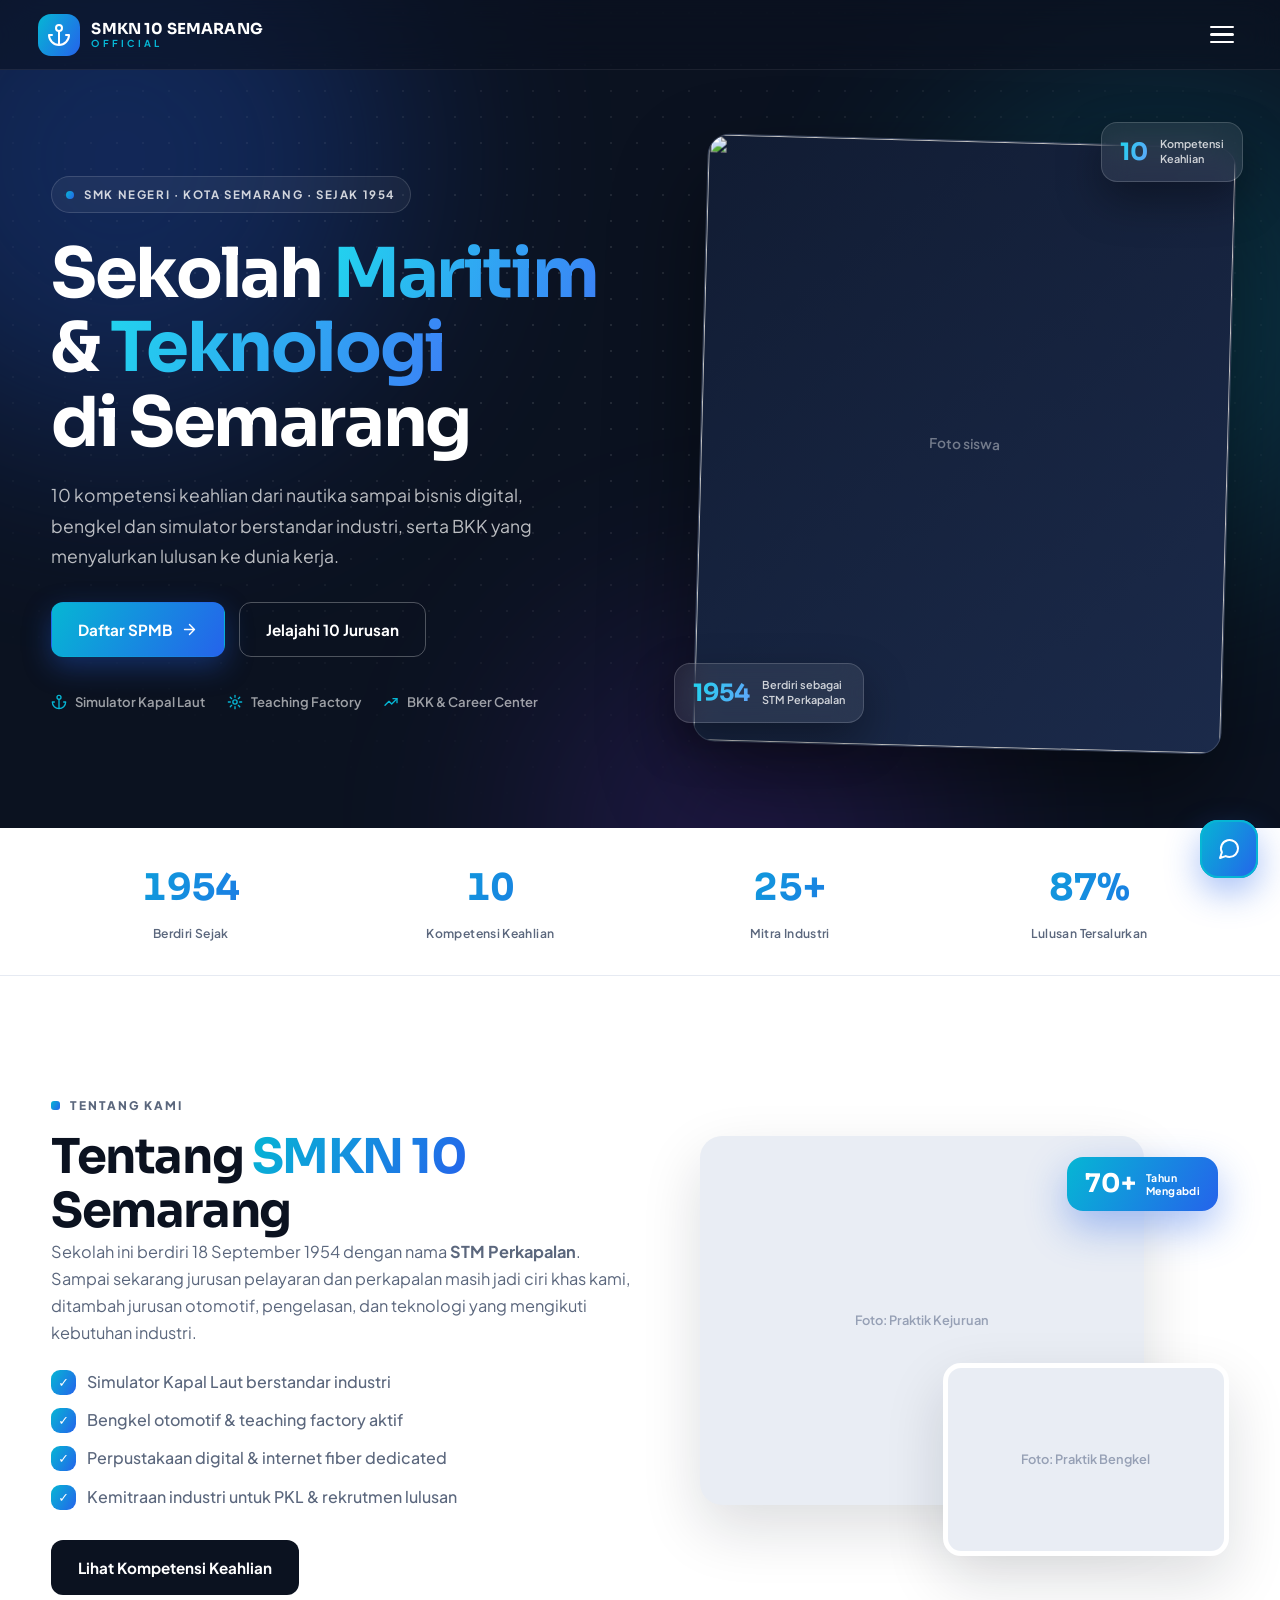
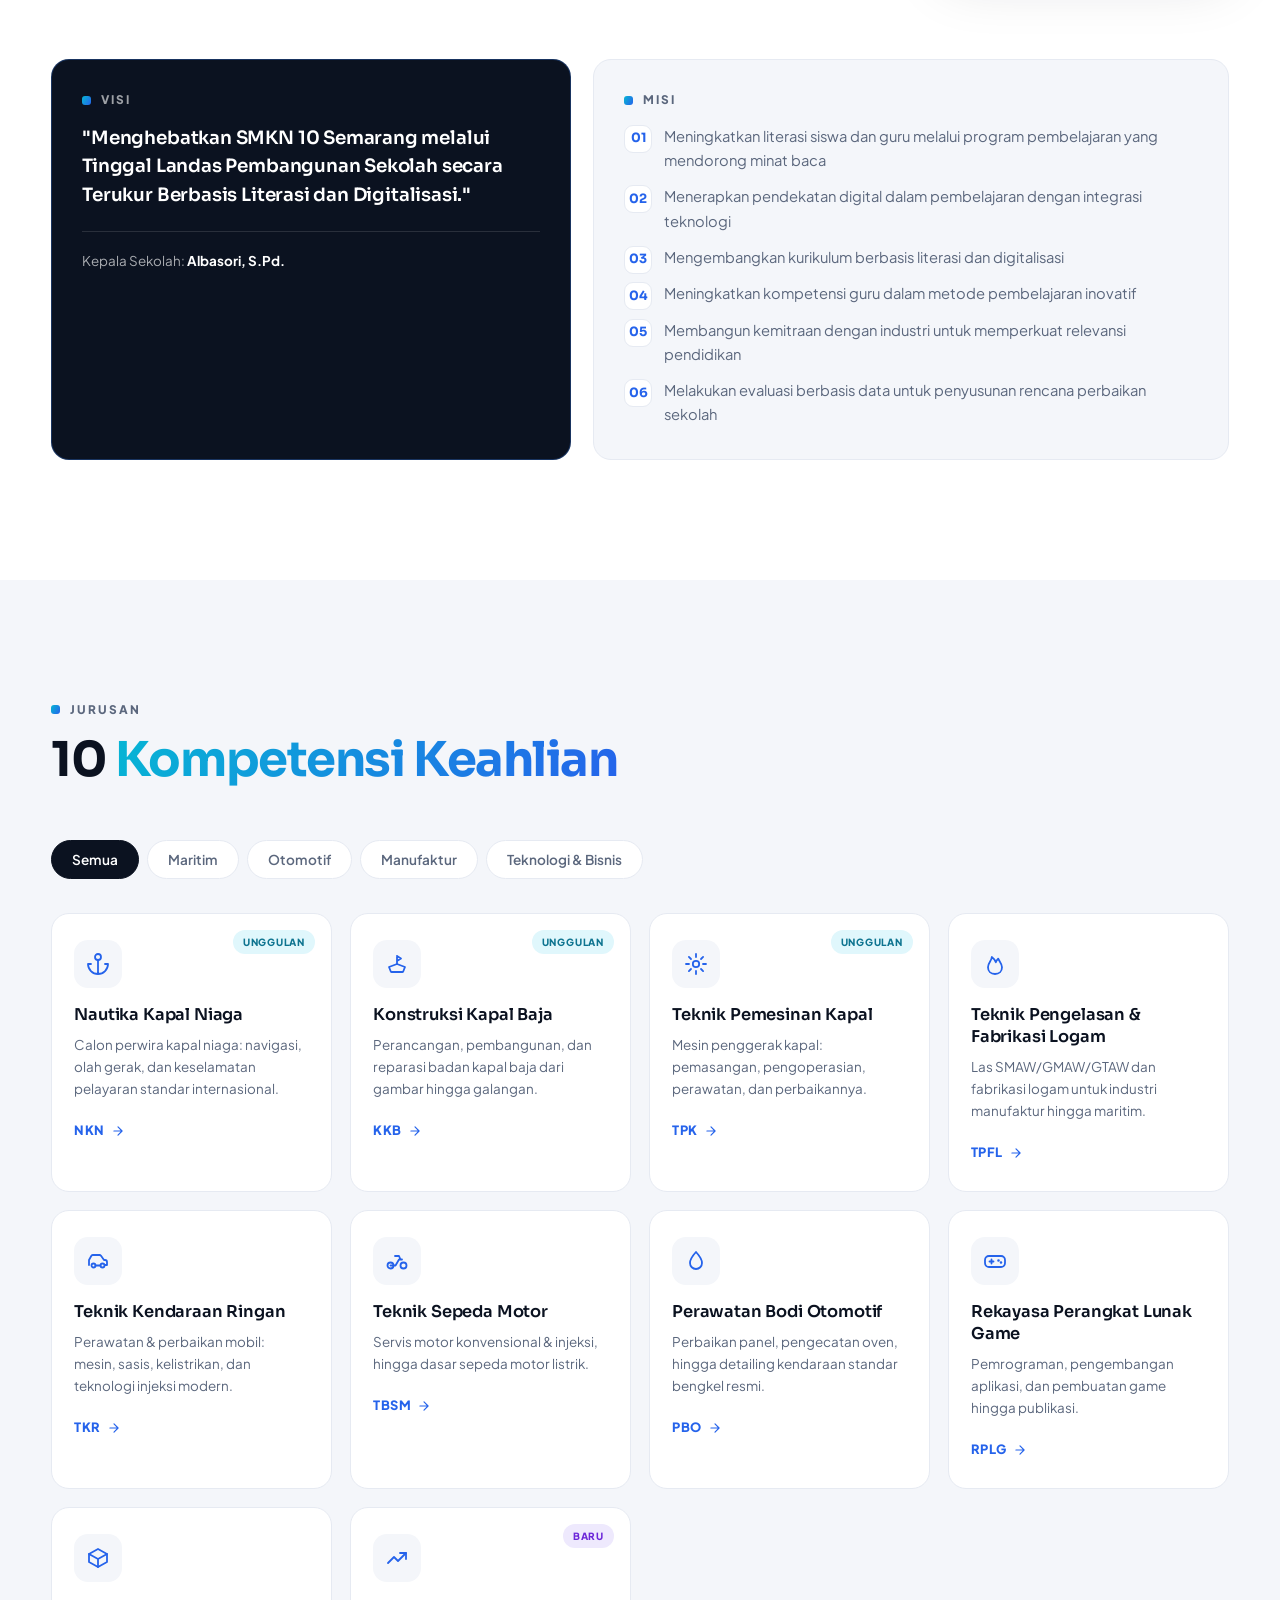
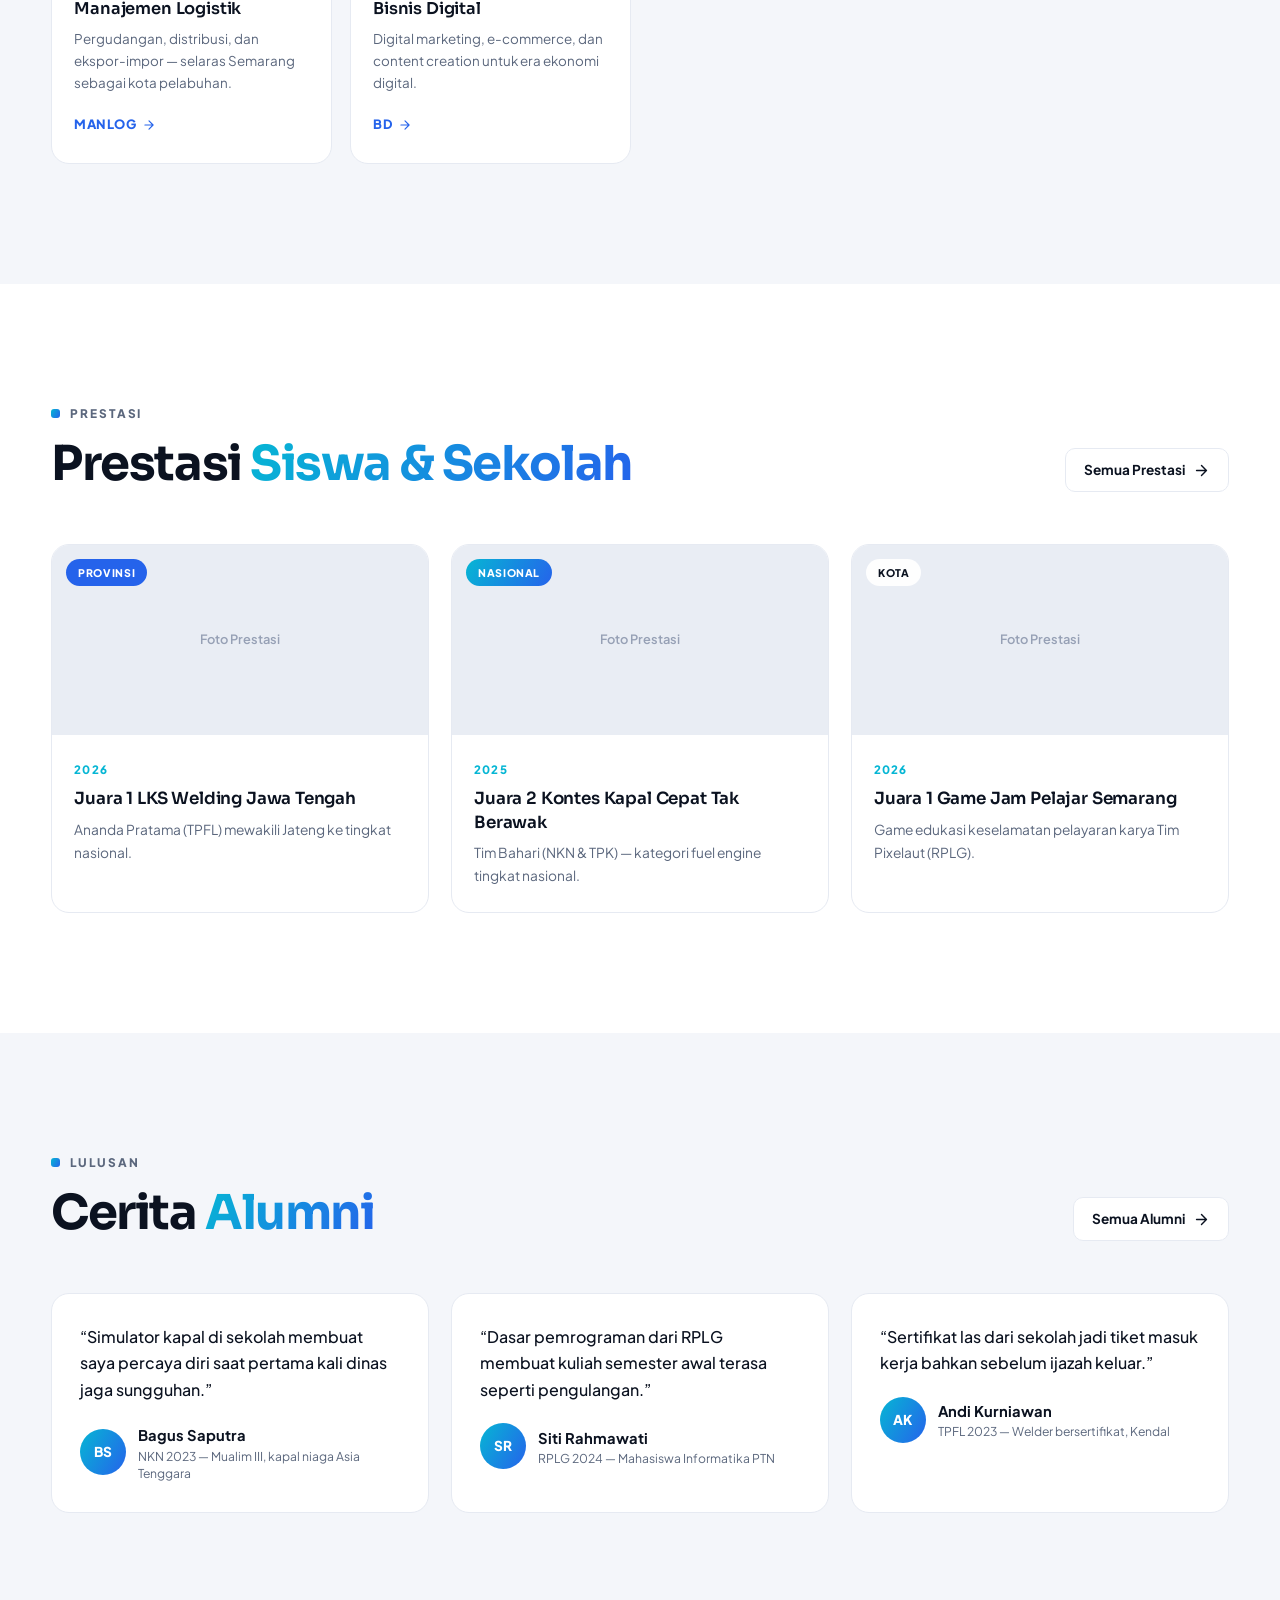
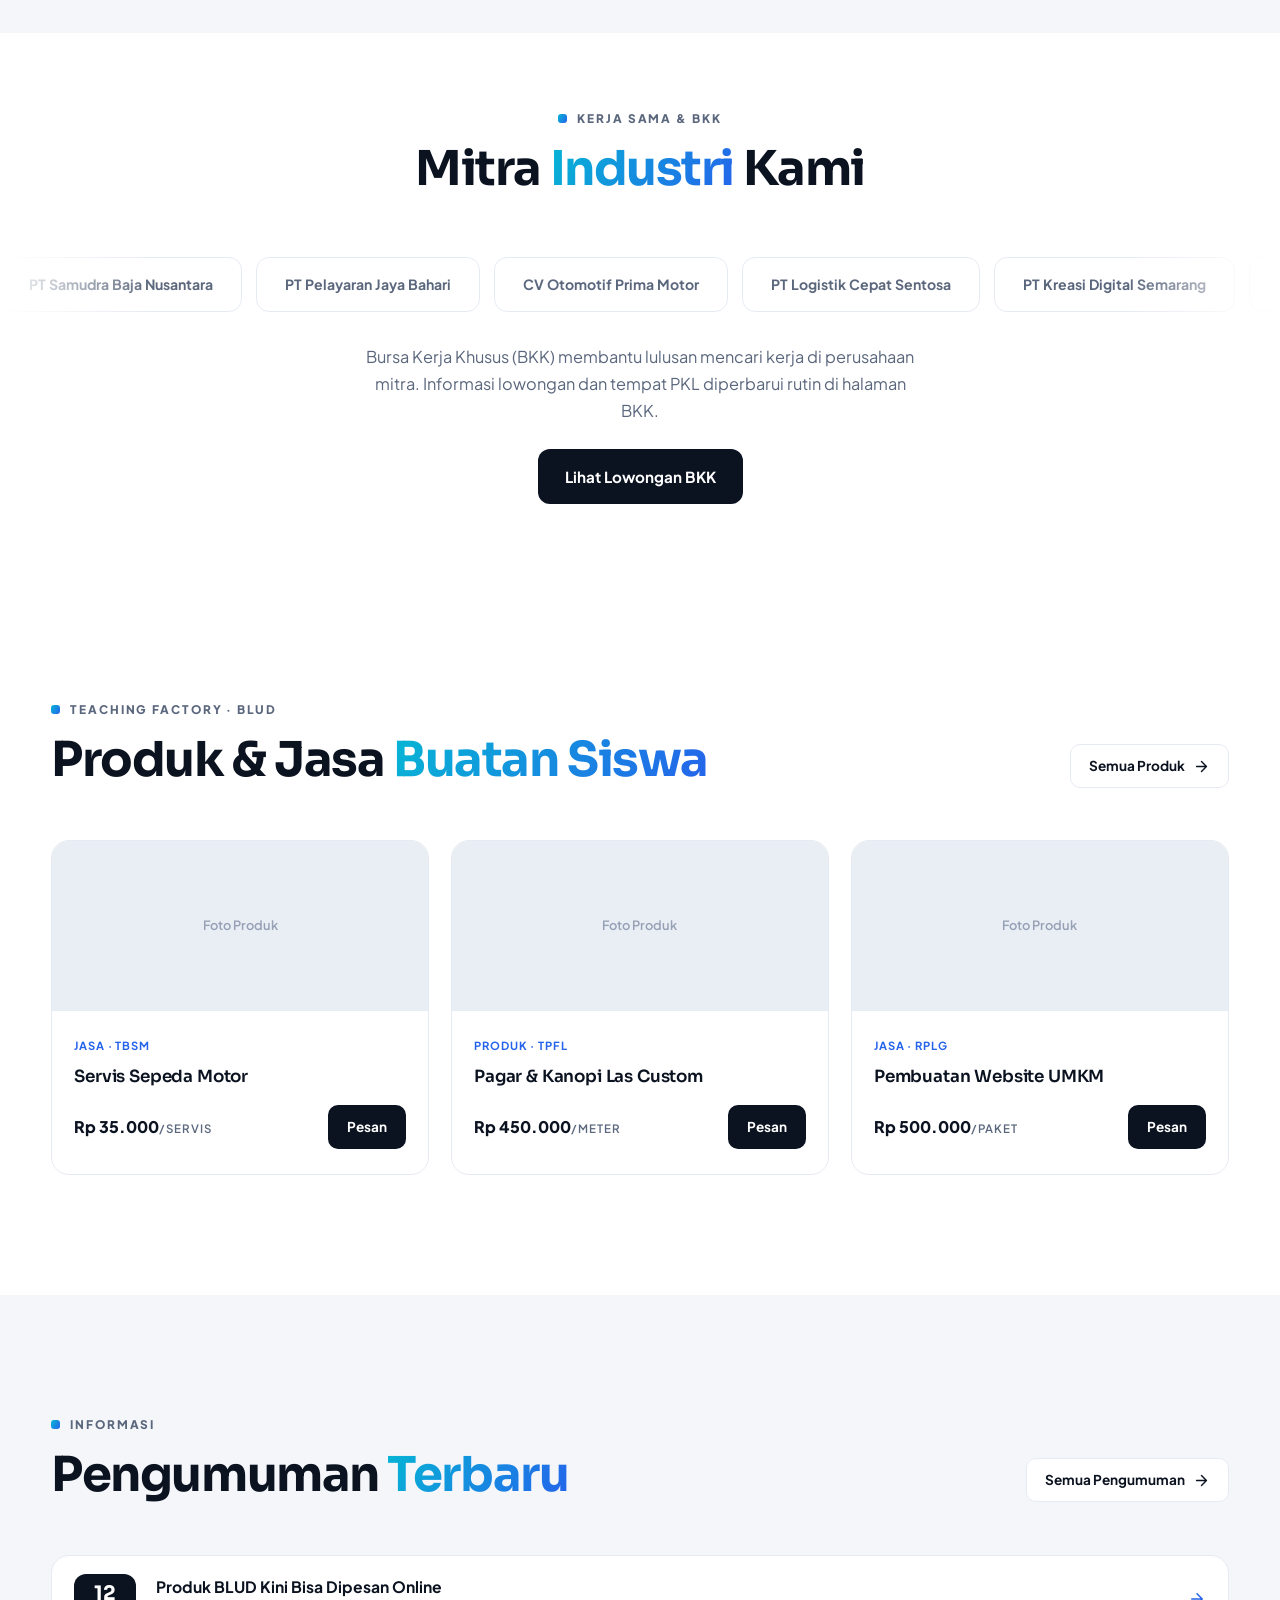
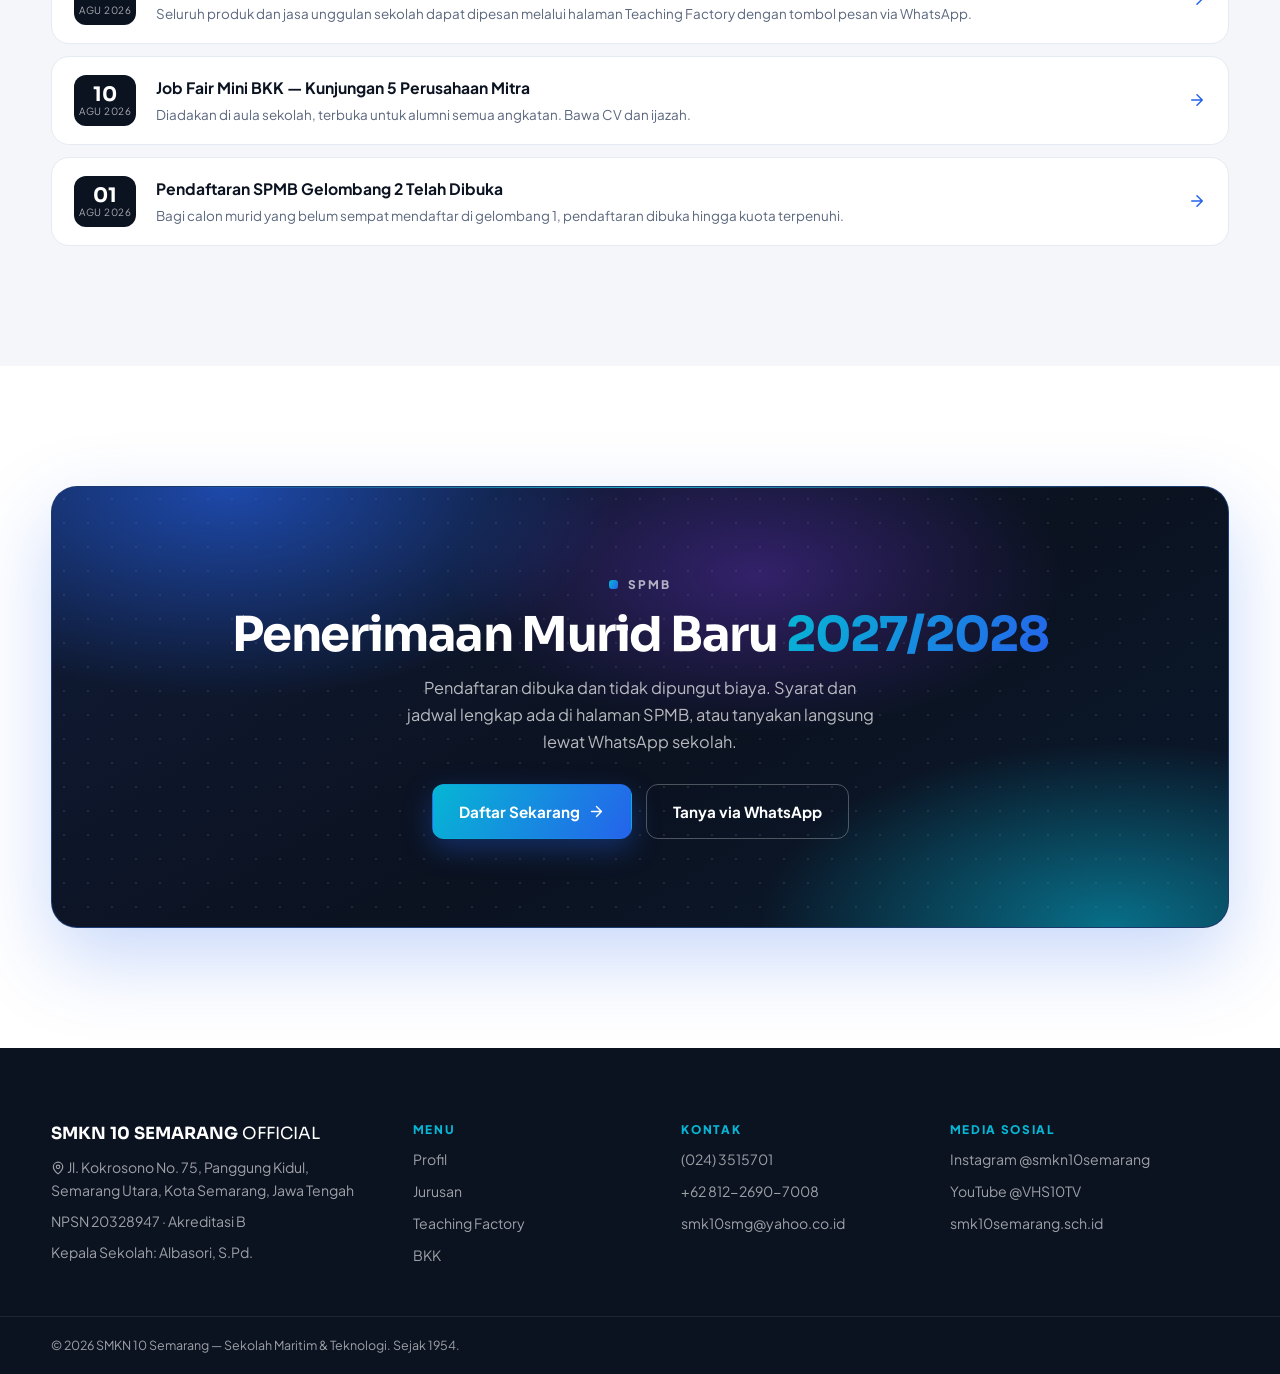
==== public/index.html @ 025d7f7e "Landing page + halaman SPMB, mock API JSON, dan dokumentasi proyek - Landing page modern (vanilla HT" ====
<!DOCTYPE html>
<html lang="id">
<head>
  <meta charset="UTF-8">
  <meta name="viewport" content="width=device-width, initial-scale=1.0">
  <title>SMKN 10 Semarang — Sekolah Maritim & Teknologi</title>
  <meta name="description" content="SMK Negeri 10 Semarang — sekolah kejuruan maritim & teknologi sejak 1954. 10 kompetensi keahlian, kerja sama industri, BKK, dan produk unggulan BLUD.">
  <meta property="og:title" content="SMKN 10 SEMARANG OFFICIAL">
  <meta property="og:description" content="Sekolah Maritim & Teknologi berkarakter sejak 1954 — Jl. Kokrosono No. 75, Semarang.">
  <meta property="og:type" content="website">
  <link rel="preconnect" href="https://fonts.googleapis.com">
  <link rel="preconnect" href="https://fonts.gstatic.com" crossorigin>
  <link href="https://fonts.googleapis.com/css2?family=Sora:wght@500;600;700&family=Plus+Jakarta+Sans:wght@400;500;600;700;800&display=swap" rel="stylesheet">
  <link rel="stylesheet" href="assets/css/style.css">
</head>
<body>

  <!-- Preloader -->
  <div class="preloader" id="preloader" aria-hidden="true">
    <div class="preloader__inner">
      <svg class="preloader__icon" viewBox="0 0 24 24"><circle cx="12" cy="5" r="3"/><path d="M12 8v13M5 12H2a10 10 0 0 0 20 0h-3"/></svg>
      <span class="preloader__text">SMKN 10 SEMARANG</span>
    </div>
  </div>

  <!-- Progress baca -->
  <div class="scroll-progress" id="scrollProgress" aria-hidden="true"></div>

  <!-- Sprite ikon — satu gaya garis, dipakai di seluruh halaman -->
  <svg width="0" height="0" style="position:absolute" aria-hidden="true">
    <defs>
      <symbol id="i-phone" viewBox="0 0 24 24"><path d="M22 16.9v3a2 2 0 0 1-2.2 2 19.8 19.8 0 0 1-8.6-3.1 19.5 19.5 0 0 1-6-6A19.8 19.8 0 0 1 2.1 4.2 2 2 0 0 1 4.1 2h3a2 2 0 0 1 2 1.7c.13.96.36 1.9.7 2.8a2 2 0 0 1-.45 2.1L8.1 9.9a16 16 0 0 0 6 6l1.3-1.27a2 2 0 0 1 2.1-.45c.9.34 1.84.57 2.8.7A2 2 0 0 1 22 16.9z"/></symbol>
      <symbol id="i-mail" viewBox="0 0 24 24"><rect x="2" y="4" width="20" height="16" rx="2"/><path d="m22 7-8.97 5.7a1.94 1.94 0 0 1-2.06 0L2 7"/></symbol>
      <symbol id="i-anchor" viewBox="0 0 24 24"><circle cx="12" cy="5" r="3"/><path d="M12 8v13M5 12H2a10 10 0 0 0 20 0h-3"/></symbol>
      <symbol id="i-ship" viewBox="0 0 24 24"><path d="M4 15l8-3 8 3-1.8 4.5a1 1 0 0 1-.93.5H6.7a1 1 0 0 1-.92-.5L4 15z"/><path d="M12 12V4m0 0 4 2.5L12 9"/></symbol>
      <symbol id="i-gear" viewBox="0 0 24 24"><circle cx="12" cy="12" r="3.2"/><path d="M12 2v3m0 14v3M2 12h3m14 0h3M4.9 4.9 7 7m10 10 2.1 2.1M19.1 4.9 17 7M7 17l-2.1 2.1"/></symbol>
      <symbol id="i-flame" viewBox="0 0 24 24"><path d="M12 22c4.2 0 7-2.8 7-6.8 0-3.7-2.6-5.7-3.8-8.5-1.9 1.6-2.4 3.6-2.4 3.6S11.6 7 8.8 5C8.8 9 5 10.8 5 15.2c0 4 2.8 6.8 7 6.8z"/></symbol>
      <symbol id="i-car" viewBox="0 0 24 24"><path d="M3 16v-5l2.4-4.2A2 2 0 0 1 7.1 6h6.3a2 2 0 0 1 1.6.8L18 11h1a2 2 0 0 1 2 2v3h-2.2"/><circle cx="7.5" cy="16.5" r="2"/><circle cx="16.5" cy="16.5" r="2"/><path d="M9.5 16.5h5"/></symbol>
      <symbol id="i-moto" viewBox="0 0 24 24"><circle cx="5.5" cy="16.5" r="3"/><circle cx="18.5" cy="16.5" r="3"/><path d="M5.5 16.5h5l3.5-6h3M10 7h4l1.5 3.5"/></symbol>
      <symbol id="i-drop" viewBox="0 0 24 24"><path d="M12 3s6 6.5 6 11a6 6 0 0 1-12 0c0-4.5 6-11 6-11z"/></symbol>
      <symbol id="i-gamepad" viewBox="0 0 24 24"><rect x="2" y="7" width="20" height="11" rx="4"/><path d="M6.5 12.5h4m-2-2v4"/><path d="M15.5 11.5h.01M18 13.5h.01" stroke-width="2.6"/></symbol>
      <symbol id="i-box" viewBox="0 0 24 24"><path d="M21 8 12 3 3 8v8l9 5 9-5V8z"/><path d="M3 8l9 5 9-5M12 21v-8"/></symbol>
      <symbol id="i-trend" viewBox="0 0 24 24"><path d="M3 17l6-6 4 4 8-8"/><path d="M15 7h6v6"/></symbol>
      <symbol id="i-chat" viewBox="0 0 24 24"><path d="M21 11.5a8.5 8.5 0 0 1-8.5 8.5c-1.3 0-2.6-.3-3.8-.9L3 21l1.9-5.7A8.5 8.5 0 1 1 21 11.5z"/></symbol>
      <symbol id="i-arrow" viewBox="0 0 24 24"><path d="M5 12h14m-7-7 7 7-7 7"/></symbol>
      <symbol id="i-send" viewBox="0 0 24 24"><path d="M22 2 11 13M22 2l-7 20-4-9-9-4 20-7z"/></symbol>
      <symbol id="i-pin" viewBox="0 0 24 24"><path d="M20 10c0 6-8 12-8 12s-8-6-8-12a8 8 0 0 1 16 0z"/><circle cx="12" cy="10" r="3"/></symbol>
      <symbol id="i-caret" viewBox="0 0 24 24"><path d="m6 9 6 6 6-6"/></symbol>
    </defs>
  </svg>

  <!-- ═══════════ NAVBAR ═══════════ -->
  <header class="navbar" id="navbar">
    <div class="container navbar__inner">
      <a href="#" class="navbar__brand">
        <span class="navbar__logo" aria-hidden="true">
          <svg class="ic" style="width:24px;height:24px"><use href="#i-anchor"/></svg>
        </span>
        <span class="navbar__name">
          <strong>SMKN 10 SEMARANG</strong>
          <small>OFFICIAL</small>
        </span>
      </a>

      <nav class="navbar__menu" id="navMenu" aria-label="Menu utama">
        <a href="#beranda" class="nav-link is-active">Beranda</a>

        <div class="nav-item">
          <a href="#profil" class="nav-link nav-link--parent">Profil <svg class="ic nav-caret" aria-hidden="true"><use href="#i-caret"/></svg></a>
          <div class="nav-drop">
            <a href="#profil">Sejarah</a>
            <a href="#profil">Visi, Misi &amp; Tujuan</a>
            <a href="#" data-soon>Struktur Organisasi</a>
          </div>
        </div>

        <a href="#" class="nav-link" data-soon>Berita</a>

        <div class="nav-item">
          <a href="#" class="nav-link nav-link--parent" data-soon>Kegiatan <svg class="ic nav-caret" aria-hidden="true"><use href="#i-caret"/></svg></a>
          <div class="nav-drop">
            <a href="#" data-soon>Agenda</a>
            <a href="#pengumuman">Pengumuman</a>
            <a href="#" data-soon>Kesiswaan</a>
            <a href="#" data-soon>Komunitas Belajar</a>
            <a href="#" data-soon>Parenting</a>
            <a href="#" data-soon>Kerohanian</a>
            <a href="#" data-soon>Laporan BOS</a>
          </div>
        </div>

        <div class="nav-item">
          <a href="#blud" class="nav-link nav-link--parent">Teaching Factory <svg class="ic nav-caret" aria-hidden="true"><use href="#i-caret"/></svg></a>
          <div class="nav-drop">
            <a href="#blud">Produk &amp; Jasa</a>
            <a href="#" data-soon>Divisi</a>
            <a href="#" data-soon>MOU Industri</a>
            <a href="#" data-soon>Berita Tefa</a>
          </div>
        </div>

        <div class="nav-item">
          <a href="#prestasi" class="nav-link nav-link--parent">Prestasi <svg class="ic nav-caret" aria-hidden="true"><use href="#i-caret"/></svg></a>
          <div class="nav-drop">
            <a href="#prestasi">Prestasi Sekolah</a>
            <a href="#alumni">Cerita Alumni</a>
            <a href="#" data-soon>Guru Menulis</a>
            <a href="#" data-soon>Siswa Menulis</a>
          </div>
        </div>

        <div class="nav-item">
          <a href="#spmb" class="nav-link nav-link--parent">SPMB <svg class="ic nav-caret" aria-hidden="true"><use href="#i-caret"/></svg></a>
          <div class="nav-drop">
            <a href="#spmb">Informasi SPMB</a>
            <a href="#jurusan">Jurusan</a>
          </div>
        </div>

        <div class="nav-item">
          <a href="#bkk" class="nav-link nav-link--parent">Kerjasama <svg class="ic nav-caret" aria-hidden="true"><use href="#i-caret"/></svg></a>
          <div class="nav-drop">
            <a href="#bkk">Mitra Industri</a>
            <a href="#" data-soon>Perguruan Tinggi</a>
            <a href="#" data-soon>Instansi Pemerintah</a>
            <a href="#" data-soon>Swasta</a>
            <a href="#" data-soon>Pelatihan</a>
            <a href="#" data-soon>Studi Tiru</a>
            <a href="#" data-soon>Narasumber</a>
          </div>
        </div>

        <a href="#bkk" class="nav-link">BKK</a>

        <div class="nav-item">
          <a href="#" class="nav-link nav-link--parent" data-soon>Lainnya <svg class="ic nav-caret" aria-hidden="true"><use href="#i-caret"/></svg></a>
          <div class="nav-drop nav-drop--right">
            <a href="#" data-soon>LSP P1 — Uji Kompetensi</a>
            <a href="#" data-soon>Perpustakaan</a>
            <span class="nav-drop__label">SMK Pusat Keunggulan</span>
            <a href="#" data-soon>Magang Guru</a>
            <a href="#" data-soon>Magang Jepang</a>
            <a href="#" data-soon>Praktisi Mengajar</a>
            <a href="#" data-soon>Workshop</a>
          </div>
        </div>
        <a href="#spmb" class="btn btn--acc btn--sm navbar__cta">Daftar SPMB</a>
      </nav>

      <button class="navbar__burger" id="navBurger" aria-label="Buka menu" aria-expanded="false">
        <span></span><span></span><span></span>
      </button>
    </div>
  </header>

  <!-- ═══════════ HERO — modern split + mesh gradient ═══════════ -->
  <section class="hero" id="beranda">
    <div class="hero__mesh" aria-hidden="true">
      <span class="blob blob--a"></span>
      <span class="blob blob--b"></span>
      <span class="blob blob--c"></span>
    </div>
    <div class="hero__dots" aria-hidden="true"></div>

    <div class="container hero__grid">
      <div class="hero__text">
        <p class="hero__kicker reveal-item">SMK Negeri · Kota Semarang · Sejak 1954</p>
        <h1 class="hero__title" id="heroTitle">
          Sekolah <em>Maritim</em> &amp; <em>Teknologi</em> di&nbsp;Semarang
        </h1>
        <p class="hero__subtitle reveal-item">
          10 kompetensi keahlian dari nautika sampai bisnis digital, bengkel dan
          simulator berstandar industri, serta BKK yang menyalurkan lulusan
          ke dunia kerja.
        </p>
        <div class="hero__actions reveal-item">
          <a href="#spmb" class="btn btn--acc">Daftar SPMB <svg class="ic btn__arrow" aria-hidden="true"><use href="#i-arrow"/></svg></a>
          <a href="#jurusan" class="btn btn--outline-dark">Jelajahi 10 Jurusan</a>
        </div>
        <div class="hero__proof reveal-item">
          <span class="hero__proof-item"><svg class="ic" aria-hidden="true"><use href="#i-anchor"/></svg> Simulator Kapal Laut</span>
          <span class="hero__proof-item"><svg class="ic" aria-hidden="true"><use href="#i-gear"/></svg> Teaching Factory</span>
          <span class="hero__proof-item"><svg class="ic" aria-hidden="true"><use href="#i-trend"/></svg> BKK &amp; Career Center</span>
        </div>
      </div>

      <div class="hero__visual reveal-item" aria-hidden="true">
        <div class="hero__imgcard">
          <img src="https://images.unsplash.com/photo-1571260899304-425eee4c7efc?auto=format&fit=crop&w=1100&q=75" alt="" loading="eager" onerror="this.parentElement.classList.add('is-empty')">
        </div>
        <div class="hero__glass hero__glass--a float-loop">
          <strong>10</strong><span>Kompetensi<br>Keahlian</span>
        </div>
        <div class="hero__glass hero__glass--b">
          <strong>1954</strong><span>Berdiri sebagai<br>STM Perkapalan</span>
        </div>
      </div>
    </div>
  </section>

  <!-- ═══════════ STAT STRIP ═══════════ -->
  <section class="statstrip" aria-label="Statistik sekolah">
    <div class="container statstrip__row">
      <div class="stat">
        <span class="stat__num" data-count="1954" data-plain="true">0</span>
        <span class="stat__label">Berdiri Sejak</span>
      </div>
      <div class="stat">
        <span class="stat__num" data-count="10">0</span>
        <span class="stat__label">Kompetensi Keahlian</span>
      </div>
      <div class="stat">
        <span class="stat__num" data-count="25" data-suffix="+">0</span>
        <span class="stat__label">Mitra Industri</span>
      </div>
      <div class="stat">
        <span class="stat__num" data-count="87" data-suffix="%">0</span>
        <span class="stat__label">Lulusan Tersalurkan</span>
      </div>
    </div>
  </section>

  <!-- ═══════════ PROFIL ═══════════ -->
  <section class="section" id="profil">
    <div class="container">
      <div class="profil-grid">
        <div class="profil-grid__text reveal">
          <p class="eyebrow">Tentang Kami</p>
          <h2 class="section-title">Tentang <em>SMKN 10</em> Semarang</h2>
          <p class="lead">
            Sekolah ini berdiri 18 September 1954 dengan nama <strong>STM Perkapalan</strong>.
            Sampai sekarang jurusan pelayaran dan perkapalan masih jadi ciri khas kami,
            ditambah jurusan otomotif, pengelasan, dan teknologi yang mengikuti kebutuhan
            industri.
          </p>
          <ul class="checklist">
            <li>Simulator Kapal Laut berstandar industri</li>
            <li>Bengkel otomotif &amp; teaching factory aktif</li>
            <li>Perpustakaan digital &amp; internet fiber dedicated</li>
            <li>Kemitraan industri untuk PKL &amp; rekrutmen lulusan</li>
          </ul>
          <a href="#jurusan" class="btn btn--navy">Lihat Kompetensi Keahlian</a>
        </div>
        <div class="profil-grid__visual reveal" aria-hidden="true">
          <div class="photo-ph photo-ph--tall tilt-card">
            <span class="photo-ph__label">Foto: Praktik Kejuruan</span>
            <img src="https://images.unsplash.com/photo-1516216628859-9bccecab13ca?auto=format&fit=crop&w=900&q=70" alt="Siswa praktik dengan perlengkapan keselamatan" loading="lazy" onerror="this.remove()">
          </div>
          <div class="photo-ph photo-ph--float tilt-card">
            <span class="photo-ph__label">Foto: Praktik Bengkel</span>
            <img src="https://images.unsplash.com/photo-1581091226825-a6a2a5aee158?auto=format&fit=crop&w=700&q=70" alt="Praktik teknik di bengkel" loading="lazy" onerror="this.remove()">
          </div>
          <div class="profil-badge float-loop">
            <strong>70+</strong><span>Tahun<br>Mengabdi</span>
          </div>
        </div>
      </div>

      <div class="vm-grid">
        <div class="vm-card vm-card--visi reveal">
          <p class="eyebrow">Visi</p>
          <p class="vm-visi">"Menghebatkan SMKN 10 Semarang melalui Tinggal Landas Pembangunan Sekolah secara Terukur Berbasis Literasi dan Digitalisasi."</p>
          <p class="vm-kepsek">Kepala Sekolah: <strong>Albasori, S.Pd.</strong></p>
        </div>
        <div class="vm-card reveal">
          <p class="eyebrow">Misi</p>
          <ol class="vm-misi">
            <li>Meningkatkan literasi siswa dan guru melalui program pembelajaran yang mendorong minat baca</li>
            <li>Menerapkan pendekatan digital dalam pembelajaran dengan integrasi teknologi</li>
            <li>Mengembangkan kurikulum berbasis literasi dan digitalisasi</li>
            <li>Meningkatkan kompetensi guru dalam metode pembelajaran inovatif</li>
            <li>Membangun kemitraan dengan industri untuk memperkuat relevansi pendidikan</li>
            <li>Melakukan evaluasi berbasis data untuk penyusunan rencana perbaikan sekolah</li>
          </ol>
        </div>
      </div>
    </div>
  </section>

  <!-- ═══════════ JURUSAN ═══════════ -->
  <section class="section section--soft" id="jurusan">
    <div class="container">
      <div class="section-head reveal">
        <p class="eyebrow">Jurusan</p>
        <h2 class="section-title">10 <em>Kompetensi Keahlian</em></h2>
      </div>

      <div class="rumpun-tabs reveal" role="tablist" aria-label="Filter rumpun jurusan">
        <button class="rumpun-tab is-active" data-rumpun="semua">Semua</button>
        <button class="rumpun-tab" data-rumpun="Maritim">Maritim</button>
        <button class="rumpun-tab" data-rumpun="Otomotif">Otomotif</button>
        <button class="rumpun-tab" data-rumpun="Manufaktur">Manufaktur</button>
        <button class="rumpun-tab" data-rumpun="Teknologi & Bisnis">Teknologi &amp; Bisnis</button>
      </div>

      <div class="jurusan-grid" id="jurusanGrid">
        <a href="#" class="jcard reveal" data-rumpun="Maritim">
          <span class="jcard__tag jcard__tag--gold">Unggulan</span>
          <svg class="jcard__icon" aria-hidden="true"><use href="#i-anchor"/></svg>
          <h3>Nautika Kapal Niaga</h3>
          <p>Calon perwira kapal niaga: navigasi, olah gerak, dan keselamatan pelayaran standar internasional.</p>
          <span class="jcard__more">NKN <svg class="ic" aria-hidden="true"><use href="#i-arrow"/></svg></span>
        </a>
        <a href="#" class="jcard reveal" data-rumpun="Maritim">
          <span class="jcard__tag jcard__tag--gold">Unggulan</span>
          <svg class="jcard__icon" aria-hidden="true"><use href="#i-ship"/></svg>
          <h3>Konstruksi Kapal Baja</h3>
          <p>Perancangan, pembangunan, dan reparasi badan kapal baja dari gambar hingga galangan.</p>
          <span class="jcard__more">KKB <svg class="ic" aria-hidden="true"><use href="#i-arrow"/></svg></span>
        </a>
        <a href="#" class="jcard reveal" data-rumpun="Maritim">
          <span class="jcard__tag jcard__tag--gold">Unggulan</span>
          <svg class="jcard__icon" aria-hidden="true"><use href="#i-gear"/></svg>
          <h3>Teknik Pemesinan Kapal</h3>
          <p>Mesin penggerak kapal: pemasangan, pengoperasian, perawatan, dan perbaikannya.</p>
          <span class="jcard__more">TPK <svg class="ic" aria-hidden="true"><use href="#i-arrow"/></svg></span>
        </a>
        <a href="#" class="jcard reveal" data-rumpun="Manufaktur">
          <svg class="jcard__icon" aria-hidden="true"><use href="#i-flame"/></svg>
          <h3>Teknik Pengelasan &amp; Fabrikasi Logam</h3>
          <p>Las SMAW/GMAW/GTAW dan fabrikasi logam untuk industri manufaktur hingga maritim.</p>
          <span class="jcard__more">TPFL <svg class="ic" aria-hidden="true"><use href="#i-arrow"/></svg></span>
        </a>
        <a href="#" class="jcard reveal" data-rumpun="Otomotif">
          <svg class="jcard__icon" aria-hidden="true"><use href="#i-car"/></svg>
          <h3>Teknik Kendaraan Ringan</h3>
          <p>Perawatan &amp; perbaikan mobil: mesin, sasis, kelistrikan, dan teknologi injeksi modern.</p>
          <span class="jcard__more">TKR <svg class="ic" aria-hidden="true"><use href="#i-arrow"/></svg></span>
        </a>
        <a href="#" class="jcard reveal" data-rumpun="Otomotif">
          <svg class="jcard__icon" aria-hidden="true"><use href="#i-moto"/></svg>
          <h3>Teknik Sepeda Motor</h3>
          <p>Servis motor konvensional &amp; injeksi, hingga dasar sepeda motor listrik.</p>
          <span class="jcard__more">TBSM <svg class="ic" aria-hidden="true"><use href="#i-arrow"/></svg></span>
        </a>
        <a href="#" class="jcard reveal" data-rumpun="Otomotif">
          <svg class="jcard__icon" aria-hidden="true"><use href="#i-drop"/></svg>
          <h3>Perawatan Bodi Otomotif</h3>
          <p>Perbaikan panel, pengecatan oven, hingga detailing kendaraan standar bengkel resmi.</p>
          <span class="jcard__more">PBO <svg class="ic" aria-hidden="true"><use href="#i-arrow"/></svg></span>
        </a>
        <a href="#" class="jcard reveal" data-rumpun="Teknologi & Bisnis">
          <svg class="jcard__icon" aria-hidden="true"><use href="#i-gamepad"/></svg>
          <h3>Rekayasa Perangkat Lunak Game</h3>
          <p>Pemrograman, pengembangan aplikasi, dan pembuatan game hingga publikasi.</p>
          <span class="jcard__more">RPLG <svg class="ic" aria-hidden="true"><use href="#i-arrow"/></svg></span>
        </a>
        <a href="#" class="jcard reveal" data-rumpun="Teknologi & Bisnis">
          <svg class="jcard__icon" aria-hidden="true"><use href="#i-box"/></svg>
          <h3>Manajemen Logistik</h3>
          <p>Pergudangan, distribusi, dan ekspor-impor — selaras Semarang sebagai kota pelabuhan.</p>
          <span class="jcard__more">MANLOG <svg class="ic" aria-hidden="true"><use href="#i-arrow"/></svg></span>
        </a>
        <a href="#" class="jcard reveal" data-rumpun="Teknologi & Bisnis">
          <span class="jcard__tag">Baru</span>
          <svg class="jcard__icon" aria-hidden="true"><use href="#i-trend"/></svg>
          <h3>Bisnis Digital</h3>
          <p>Digital marketing, e-commerce, dan content creation untuk era ekonomi digital.</p>
          <span class="jcard__more">BD <svg class="ic" aria-hidden="true"><use href="#i-arrow"/></svg></span>
        </a>
      </div>
    </div>
  </section>

  <!-- ═══════════ PRESTASI ═══════════ -->
  <section class="section" id="prestasi">
    <div class="container">
      <div class="section-head section-head--row reveal">
        <div>
          <p class="eyebrow">Prestasi</p>
          <h2 class="section-title">Prestasi <em>Siswa &amp; Sekolah</em></h2>
        </div>
        <a href="#" class="btn btn--outline btn--sm">Semua Prestasi <svg class="ic btn__arrow" aria-hidden="true"><use href="#i-arrow"/></svg></a>
      </div>

      <div class="prestasi-grid">
        <article class="pcard reveal">
          <div class="pcard__media photo-ph"><span class="photo-ph__label">Foto Prestasi</span>
            <img src="https://images.unsplash.com/photo-1504917595217-d4dc5ebe6122?auto=format&fit=crop&w=800&q=70" alt="Praktik pengelasan" loading="lazy" onerror="this.remove()">
            <span class="pcard__badge pcard__badge--prov">Provinsi</span>
          </div>
          <div class="pcard__body">
            <span class="pcard__year">2026</span>
            <h3>Juara 1 LKS Welding Jawa Tengah</h3>
            <p>Ananda Pratama (TPFL) mewakili Jateng ke tingkat nasional.</p>
          </div>
        </article>
        <article class="pcard reveal">
          <div class="pcard__media photo-ph"><span class="photo-ph__label">Foto Prestasi</span>
            <img src="https://images.unsplash.com/photo-1523240795612-9a054b0db644?auto=format&fit=crop&w=800&q=70" alt="Tim siswa merayakan keberhasilan" loading="lazy" onerror="this.remove()">
            <span class="pcard__badge pcard__badge--nas">Nasional</span>
          </div>
          <div class="pcard__body">
            <span class="pcard__year">2025</span>
            <h3>Juara 2 Kontes Kapal Cepat Tak Berawak</h3>
            <p>Tim Bahari (NKN &amp; TPK) — kategori fuel engine tingkat nasional.</p>
          </div>
        </article>
        <article class="pcard reveal">
          <div class="pcard__media photo-ph"><span class="photo-ph__label">Foto Prestasi</span>
            <img src="https://images.unsplash.com/photo-1461749280684-dccba630e2f6?auto=format&fit=crop&w=800&q=70" alt="Kode program di layar" loading="lazy" onerror="this.remove()">
            <span class="pcard__badge">Kota</span>
          </div>
          <div class="pcard__body">
            <span class="pcard__year">2026</span>
            <h3>Juara 1 Game Jam Pelajar Semarang</h3>
            <p>Game edukasi keselamatan pelayaran karya Tim Pixelaut (RPLG).</p>
          </div>
        </article>
      </div>
    </div>
  </section>

  <!-- ═══════════ ALUMNI ═══════════ -->
  <section class="section section--soft" id="alumni">
    <div class="container">
      <div class="section-head section-head--row reveal">
        <div>
          <p class="eyebrow">Lulusan</p>
          <h2 class="section-title">Cerita <em>Alumni</em></h2>
        </div>
        <a href="#" class="btn btn--outline btn--sm">Semua Alumni <svg class="ic btn__arrow" aria-hidden="true"><use href="#i-arrow"/></svg></a>
      </div>

      <div class="alumni-grid">
        <figure class="acard reveal">
          <blockquote>“Simulator kapal di sekolah membuat saya percaya diri saat pertama kali dinas jaga sungguhan.”</blockquote>
          <figcaption>
            <span class="acard__avatar" aria-hidden="true">BS</span>
            <div><strong>Bagus Saputra</strong><small>NKN 2023 — Mualim III, kapal niaga Asia Tenggara</small></div>
          </figcaption>
        </figure>
        <figure class="acard reveal">
          <blockquote>“Dasar pemrograman dari RPLG membuat kuliah semester awal terasa seperti pengulangan.”</blockquote>
          <figcaption>
            <span class="acard__avatar" aria-hidden="true">SR</span>
            <div><strong>Siti Rahmawati</strong><small>RPLG 2024 — Mahasiswa Informatika PTN</small></div>
          </figcaption>
        </figure>
        <figure class="acard reveal">
          <blockquote>“Sertifikat las dari sekolah jadi tiket masuk kerja bahkan sebelum ijazah keluar.”</blockquote>
          <figcaption>
            <span class="acard__avatar" aria-hidden="true">AK</span>
            <div><strong>Andi Kurniawan</strong><small>TPFL 2023 — Welder bersertifikat, Kendal</small></div>
          </figcaption>
        </figure>
      </div>
    </div>
  </section>

  <!-- ═══════════ MITRA (marquee) ═══════════ -->
  <section class="section section--slim" id="bkk">
    <div class="container reveal">
      <div class="section-head" style="text-align:center">
        <p class="eyebrow">Kerja Sama &amp; BKK</p>
        <h2 class="section-title">Mitra <em>Industri</em> Kami</h2>
      </div>
    </div>
    <div class="marquee" aria-hidden="true">
      <div class="marquee__track">
        <span class="mlogo">PT Samudra Baja Nusantara</span>
        <span class="mlogo">PT Pelayaran Jaya Bahari</span>
        <span class="mlogo">CV Otomotif Prima Motor</span>
        <span class="mlogo">PT Logistik Cepat Sentosa</span>
        <span class="mlogo">PT Kreasi Digital Semarang</span>
        <span class="mlogo">PT Fabrikasi Logam Mandiri</span>
        <span class="mlogo">PT Samudra Baja Nusantara</span>
        <span class="mlogo">PT Pelayaran Jaya Bahari</span>
        <span class="mlogo">CV Otomotif Prima Motor</span>
        <span class="mlogo">PT Logistik Cepat Sentosa</span>
        <span class="mlogo">PT Kreasi Digital Semarang</span>
        <span class="mlogo">PT Fabrikasi Logam Mandiri</span>
      </div>
    </div>
    <div class="container reveal" style="text-align:center">
      <p class="lead" style="max-width:560px;margin:24px auto">
        Bursa Kerja Khusus (BKK) membantu lulusan mencari kerja di perusahaan mitra.
        Informasi lowongan dan tempat PKL diperbarui rutin di halaman BKK.
      </p>
      <a href="#" class="btn btn--navy">Lihat Lowongan BKK</a>
    </div>
  </section>

  <!-- ═══════════ BLUD / TEACHING FACTORY ═══════════ -->
  <section class="section" id="blud">
    <div class="container">
      <div class="section-head section-head--row reveal">
        <div>
          <p class="eyebrow">Teaching Factory · BLUD</p>
          <h2 class="section-title">Produk &amp; Jasa <em>Buatan Siswa</em></h2>
        </div>
        <a href="#" class="btn btn--outline btn--sm">Semua Produk <svg class="ic btn__arrow" aria-hidden="true"><use href="#i-arrow"/></svg></a>
      </div>

      <div class="produk-grid">
        <article class="prcard reveal">
          <div class="photo-ph"><span class="photo-ph__label">Foto Produk</span>
            <img src="https://images.unsplash.com/photo-1487754180451-c456f719a1fc?auto=format&fit=crop&w=800&q=70" alt="Perbaikan mesin kendaraan" loading="lazy" onerror="this.remove()">
          </div>
          <div class="prcard__body">
            <small>Jasa · TBSM</small>
            <h3>Servis Sepeda Motor</h3>
            <div class="prcard__row">
              <span class="prcard__price">Rp 35.000<small>/servis</small></span>
              <a href="https://wa.me/6281226907008" class="btn btn--wa btn--sm" target="_blank" rel="noopener">Pesan</a>
            </div>
          </div>
        </article>
        <article class="prcard reveal">
          <div class="photo-ph"><span class="photo-ph__label">Foto Produk</span>
            <img src="https://images.unsplash.com/photo-1504328345606-18bbc8c9d7d1?auto=format&fit=crop&w=800&q=70" alt="Pekerjaan logam industri" loading="lazy" onerror="this.remove()">
          </div>
          <div class="prcard__body">
            <small>Produk · TPFL</small>
            <h3>Pagar &amp; Kanopi Las Custom</h3>
            <div class="prcard__row">
              <span class="prcard__price">Rp 450.000<small>/meter</small></span>
              <a href="https://wa.me/6281226907008" class="btn btn--wa btn--sm" target="_blank" rel="noopener">Pesan</a>
            </div>
          </div>
        </article>
        <article class="prcard reveal">
          <div class="photo-ph"><span class="photo-ph__label">Foto Produk</span>
            <img src="https://images.unsplash.com/photo-1460925895917-afdab827c52f?auto=format&fit=crop&w=800&q=70" alt="Laptop menampilkan grafik website" loading="lazy" onerror="this.remove()">
          </div>
          <div class="prcard__body">
            <small>Jasa · RPLG</small>
            <h3>Pembuatan Website UMKM</h3>
            <div class="prcard__row">
              <span class="prcard__price">Rp 500.000<small>/paket</small></span>
              <a href="https://wa.me/6281226907008" class="btn btn--wa btn--sm" target="_blank" rel="noopener">Pesan</a>
            </div>
          </div>
        </article>
      </div>
    </div>
  </section>

  <!-- ═══════════ PENGUMUMAN ═══════════ -->
  <section class="section section--soft" id="pengumuman">
    <div class="container">
      <div class="section-head section-head--row reveal">
        <div>
          <p class="eyebrow">Informasi</p>
          <h2 class="section-title">Pengumuman <em>Terbaru</em></h2>
        </div>
        <a href="#" class="btn btn--outline btn--sm" data-soon>Semua Pengumuman <svg class="ic btn__arrow" aria-hidden="true"><use href="#i-arrow"/></svg></a>
      </div>
      <div class="anno-list">
        <a href="#" class="anno reveal" data-soon>
          <span class="anno__date"><strong>12</strong><small>Agu 2026</small></span>
          <span class="anno__body">
            <strong>Produk BLUD Kini Bisa Dipesan Online</strong>
            <small>Seluruh produk dan jasa unggulan sekolah dapat dipesan melalui halaman Teaching Factory dengan tombol pesan via WhatsApp.</small>
          </span>
          <svg class="ic anno__arrow" aria-hidden="true"><use href="#i-arrow"/></svg>
        </a>
        <a href="#" class="anno reveal" data-soon>
          <span class="anno__date"><strong>10</strong><small>Agu 2026</small></span>
          <span class="anno__body">
            <strong>Job Fair Mini BKK — Kunjungan 5 Perusahaan Mitra</strong>
            <small>Diadakan di aula sekolah, terbuka untuk alumni semua angkatan. Bawa CV dan ijazah.</small>
          </span>
          <svg class="ic anno__arrow" aria-hidden="true"><use href="#i-arrow"/></svg>
        </a>
        <a href="#" class="anno reveal" data-soon>
          <span class="anno__date"><strong>01</strong><small>Agu 2026</small></span>
          <span class="anno__body">
            <strong>Pendaftaran SPMB Gelombang 2 Telah Dibuka</strong>
            <small>Bagi calon murid yang belum sempat mendaftar di gelombang 1, pendaftaran dibuka hingga kuota terpenuhi.</small>
          </span>
          <svg class="ic anno__arrow" aria-hidden="true"><use href="#i-arrow"/></svg>
        </a>
      </div>
    </div>
  </section>

  <!-- ═══════════ CTA SPMB ═══════════ -->
  <section class="section" id="spmb">
    <div class="container">
      <div class="cta reveal">
        <div class="cta__glow" aria-hidden="true"></div>
        <p class="eyebrow eyebrow--gold">SPMB</p>
        <h2 class="section-title">Penerimaan Murid Baru <em>2027/2028</em></h2>
        <p class="lead">Pendaftaran dibuka dan tidak dipungut biaya. Syarat dan jadwal lengkap ada di halaman SPMB, atau tanyakan langsung lewat WhatsApp sekolah.</p>
        <div class="cta__actions">
          <a href="#" class="btn btn--gold">Daftar Sekarang <svg class="ic btn__arrow" aria-hidden="true"><use href="#i-arrow"/></svg></a>
          <a href="https://wa.me/6281226907008" class="btn btn--ghost" target="_blank" rel="noopener">Tanya via WhatsApp</a>
        </div>
      </div>
    </div>
  </section>

  <!-- ═══════════ FOOTER ═══════════ -->
  <footer class="footer">
    <div class="container footer__grid">
      <div>
        <p class="footer__brand"><strong>SMKN 10 SEMARANG</strong> OFFICIAL</p>
        <p><svg class="ic" aria-hidden="true"><use href="#i-pin"/></svg> Jl. Kokrosono No. 75, Panggung Kidul,<br>Semarang Utara, Kota Semarang, Jawa Tengah</p>
        <p>NPSN 20328947 · Akreditasi B</p>
        <p>Kepala Sekolah: Albasori, S.Pd.</p>
      </div>
      <div>
        <p class="footer__head">Menu</p>
        <a href="#profil">Profil</a>
        <a href="#jurusan">Jurusan</a>
        <a href="#blud">Teaching Factory</a>
        <a href="#bkk">BKK</a>
      </div>
      <div>
        <p class="footer__head">Kontak</p>
        <a href="tel:0243515701">(024) 3515701</a>
        <a href="https://wa.me/6281226907008">+62 812-2690-7008</a>
        <a href="mailto:smk10smg@yahoo.co.id">smk10smg@yahoo.co.id</a>
      </div>
      <div>
        <p class="footer__head">Media Sosial</p>
        <a href="https://instagram.com/smkn10semarang" target="_blank" rel="noopener">Instagram @smkn10semarang</a>
        <a href="https://youtube.com/@VHS10TV" target="_blank" rel="noopener">YouTube @VHS10TV</a>
        <a href="https://smk10semarang.sch.id" target="_blank" rel="noopener">smk10semarang.sch.id</a>
      </div>
    </div>
    <div class="footer__bar">
      <div class="container">© 2026 SMKN 10 Semarang — Sekolah Maritim &amp; Teknologi. Sejak 1954.</div>
    </div>
  </footer>

  <!-- ═══════════ CHATBOT ═══════════ -->
  <button class="chat-fab" id="chatFab" aria-label="Buka asisten AI">
    <span class="chat-fab__pulse" aria-hidden="true"></span>
    <svg class="ic chat-fab__icon" aria-hidden="true"><use href="#i-chat"/></svg>
  </button>
  <div class="chat-panel" id="chatPanel" hidden>
    <div class="chat-panel__head">
      <strong>Layanan Informasi</strong>
      <button id="chatClose" aria-label="Tutup">✕</button>
    </div>
    <div class="chat-panel__body">
      <div class="chat-msg">Selamat datang di SMKN 10 Semarang. Mau tanya soal apa? Pilih topiknya, nanti langsung tersambung ke petugas kami lewat WhatsApp.</div>
      <div class="chat-quick">
        <a href="https://wa.me/6281226907008?text=Halo%2C%20saya%20mau%20tanya%20soal%20pendaftaran%20murid%20baru%20(SPMB)" target="_blank" rel="noopener">Pendaftaran (SPMB)</a>
        <a href="https://wa.me/6281226907008?text=Halo%2C%20saya%20mau%20tanya%20soal%20jurusan%20di%20SMKN%2010%20Semarang" target="_blank" rel="noopener">Jurusan</a>
        <a href="https://wa.me/6281226907008?text=Halo%2C%20saya%20mau%20tanya%20soal%20lowongan%20kerja%20%2F%20BKK" target="_blank" rel="noopener">BKK / Lowongan</a>
        <a href="https://wa.me/6281226907008?text=Halo%2C%20saya%20mau%20pesan%20produk%20BLUD" target="_blank" rel="noopener">Pesan Produk BLUD</a>
        <a href="https://wa.me/6281226907008" target="_blank" rel="noopener">Pertanyaan Lain</a>
      </div>
      <p class="chat-note">Jam layanan: Senin–Jumat, 07.00–15.00 WIB</p>
    </div>
  </div>

  <script src="assets/js/main.js" defer></script>
</body>
</html>
---- public/assets/css/style.css ----
/* ═══════════════════════════════════════════════════════════
   SMKN 10 SEMARANG — Modern Tech Campus Theme (2025)
   Fonts : Space Grotesk (display) + Plus Jakarta Sans (body)
   Palet : Slate gelap + gradien cyan→biru (ocean-tech)
   ═══════════════════════════════════════════════════════════ */

:root {
  /* ── warna ── */
  --ink:      #0B1220;
  --ink-soft: #5B677D;
  --bg:       #FFFFFF;
  --soft:     #F4F6FA;
  --line:     #E6EAF2;
  --dark:     #0B1220;
  --dark-2:   #111C33;
  --c1:       #06B6D4;   /* cyan */
  --c2:       #2563EB;   /* biru */
  --c3:       #7C3AED;   /* violet (aksen mesh) */
  --grad:     linear-gradient(120deg, #06B6D4, #2563EB);

  /* ── tipografi ── */
  --font-display: "Sora", "Plus Jakarta Sans", system-ui, sans-serif;
  --font-body: "Plus Jakarta Sans", system-ui, -apple-system, sans-serif;

  /* ── ritme ── */
  --radius: 18px;
  --shadow: 0 8px 30px rgba(11, 18, 32, .07);
  --shadow-lg: 0 24px 60px rgba(11, 18, 32, .14);
  --ease: cubic-bezier(.22, .8, .26, .99);
  --nav-h: 70px;
}

*, *::before, *::after { box-sizing: border-box; margin: 0; padding: 0; }
html { scroll-behavior: smooth; }
body {
  font-family: var(--font-body);
  color: var(--ink);
  background: var(--bg);
  line-height: 1.65;
  -webkit-font-smoothing: antialiased;
  overflow-x: hidden;
}
img, svg { max-width: 100%; display: block; }
a { color: inherit; text-decoration: none; }

.container { width: min(1180px, 92%); margin-inline: auto; }

/* ═══════════ IKON ═══════════ */
.ic {
  width: 1em; height: 1em;
  stroke: currentColor; fill: none;
  stroke-width: 2; stroke-linecap: round; stroke-linejoin: round;
  display: inline-block; vertical-align: -0.14em;
  flex-shrink: 0;
}
.btn .btn__arrow { width: 17px; height: 17px; transition: transform .3s var(--ease); }
.btn:hover .btn__arrow { transform: translateX(4px); }

/* ═══════════ TIPOGRAFI ═══════════ */
.section-title {
  font-family: var(--font-display);
  font-size: clamp(1.9rem, 4.4vw, 3rem);
  font-weight: 700;
  line-height: 1.14;
  letter-spacing: -.03em;
}
.section-title em {
  font-style: normal;
  background: var(--grad);
  -webkit-background-clip: text;
  background-clip: text;
  color: transparent;
}
.eyebrow {
  display: flex; align-items: center; gap: 10px;
  font-size: .74rem; font-weight: 800;
  letter-spacing: .16em; text-transform: uppercase;
  color: var(--ink-soft);
  margin-bottom: 14px;
}
.eyebrow::before {
  content: "";
  width: 9px; height: 9px; border-radius: 3px;
  background: var(--grad);
  flex-shrink: 0;
}
.section-head[style*="center"] .eyebrow, .cta .eyebrow { justify-content: center; }
.eyebrow--gold { color: rgba(255,255,255,.65); }
.lead { color: var(--ink-soft); font-size: 1.02rem; }

/* ═══════════ TOMBOL ═══════════ */
.btn {
  display: inline-flex; align-items: center; gap: 8px;
  padding: 14px 26px;
  border-radius: 12px;
  font-weight: 700; font-size: .95rem;
  border: 1.5px solid transparent;
  cursor: pointer;
  transition: transform .3s var(--ease), box-shadow .3s var(--ease), background .3s, border-color .3s;
  will-change: transform;
}
.btn:hover { transform: translateY(-1.5px); }
.btn:active { transform: translateY(0); }
.btn--sm { padding: 10px 18px; font-size: .85rem; border-radius: 10px; }
.btn--acc, .btn--gold {
  background: var(--grad);
  color: #fff;
  box-shadow: 0 10px 28px rgba(37, 99, 235, .35);
}
.btn--acc:hover, .btn--gold:hover { box-shadow: 0 16px 38px rgba(37, 99, 235, .45); }
.btn--navy { background: var(--dark); color: #fff; }
.btn--navy:hover { background: var(--dark-2); }
.btn--outline { border-color: var(--line); color: var(--ink); background: var(--bg); }
.btn--outline:hover { border-color: var(--c2); color: var(--c2); }
.btn--outline-dark, .btn--ghost { border-color: rgba(255,255,255,.28); color: #fff; }
.btn--outline-dark:hover, .btn--ghost:hover { border-color: var(--c1); color: var(--c1); }
.btn--wa { background: var(--dark); color: #fff; }
.btn--wa:hover { background: var(--dark-2); }

/* ═══════════ NAVBAR ═══════════ */
.navbar {
  position: sticky; top: 0; z-index: 100;
  height: var(--nav-h);
  display: flex; align-items: center;
  background: rgba(11, 18, 32, .6);
  backdrop-filter: blur(16px);
  -webkit-backdrop-filter: blur(16px);
  border-bottom: 1px solid rgba(255,255,255,.07);
  transition: background .4s, box-shadow .4s;
}
.navbar.is-scrolled { background: rgba(11, 18, 32, .94); box-shadow: 0 10px 30px rgba(0,0,0,.3); }
.navbar__inner { display: flex; align-items: center; justify-content: space-between; gap: 16px; width: min(1260px, 94%); margin-inline: auto; }
.navbar__brand { display: flex; align-items: center; gap: 11px; color: #fff; flex-shrink: 0; }
.navbar__logo {
  width: 42px; height: 42px; border-radius: 13px;
  display: grid; place-items: center;
  background: var(--grad);
  color: #fff;
}
.navbar__name { line-height: 1.15; display: flex; flex-direction: column; }
.navbar__name strong { font-family: var(--font-display); font-size: .95rem; letter-spacing: .01em; white-space: nowrap; }
.navbar__name small { font-size: .6rem; letter-spacing: .34em; color: var(--c1); font-weight: 700; }
.navbar__menu { display: flex; align-items: center; gap: 2px; }
.nav-link {
  position: relative;
  padding: 8px 9px;
  border-radius: 9px;
  color: rgba(255,255,255,.78);
  font-size: .82rem; font-weight: 600;
  white-space: nowrap;
  transition: color .25s, background .25s;
}
.nav-link--parent { display: inline-flex; align-items: center; gap: 4px; }
.nav-caret { width: 11px; height: 11px; opacity: .6; transition: transform .25s var(--ease); }
.nav-item { position: relative; }
.nav-item:hover .nav-caret, .nav-item:focus-within .nav-caret { transform: rotate(180deg); }
.nav-drop {
  position: absolute; top: 100%; left: 0;
  min-width: 215px;
  padding: 8px;
  display: grid; gap: 2px;
  background: rgba(11, 18, 32, .97);
  backdrop-filter: blur(16px);
  -webkit-backdrop-filter: blur(16px);
  border: 1px solid rgba(255,255,255,.1);
  border-radius: 14px;
  box-shadow: 0 24px 60px rgba(0,0,0,.5);
  opacity: 0; visibility: hidden;
  transform: translateY(10px);
  transition: opacity .25s var(--ease), transform .25s var(--ease), visibility .25s;
  z-index: 50;
}
.nav-item:hover .nav-drop, .nav-item:focus-within .nav-drop {
  opacity: 1; visibility: visible; transform: translateY(4px);
}
.nav-drop a {
  padding: 9px 12px;
  border-radius: 9px;
  font-size: .84rem; font-weight: 500;
  color: rgba(255,255,255,.75);
  transition: background .2s, color .2s;
}
.nav-drop a:hover { background: rgba(255,255,255,.08); color: #fff; }
.nav-drop--right { left: auto; right: 0; }
.nav-drop__label {
  padding: 10px 12px 4px;
  font-size: .66rem; font-weight: 800;
  letter-spacing: .14em; text-transform: uppercase;
  color: rgba(255,255,255,.4);
  border-top: 1px solid rgba(255,255,255,.08);
  margin-top: 4px;
}
.nav-link:hover { color: #fff; background: rgba(255,255,255,.07); }
.nav-link.is-active { color: #fff; background: rgba(255,255,255,.1); }
.navbar__cta { margin-left: 10px; }
.navbar__burger {
  display: none;
  flex-direction: column; gap: 5px;
  background: none; border: 0; cursor: pointer; padding: 8px;
}
.navbar__burger span {
  width: 24px; height: 2.5px; border-radius: 2px;
  background: #fff;
  transition: transform .3s var(--ease), opacity .3s;
}
.navbar__burger.is-open span:nth-child(1) { transform: translateY(7.5px) rotate(45deg); }
.navbar__burger.is-open span:nth-child(2) { opacity: 0; }
.navbar__burger.is-open span:nth-child(3) { transform: translateY(-7.5px) rotate(-45deg); }

/* ═══════════ HERO ═══════════ */
.hero {
  position: relative;
  background: var(--dark);
  color: #fff;
  overflow: hidden;
  margin-top: calc(-1 * var(--nav-h));
  padding-top: var(--nav-h);
}
.hero__mesh { position: absolute; inset: 0; pointer-events: none; }
.blob {
  position: absolute;
  border-radius: 50%;
  filter: blur(110px);
  opacity: .5;
}
.blob--a { width: 560px; height: 560px; left: -160px; top: -120px; background: rgba(37, 99, 235, .55); animation: blobDrift 13s ease-in-out infinite alternate; }
.blob--b { width: 480px; height: 480px; right: -120px; top: 10%; background: rgba(6, 182, 212, .4); animation: blobDrift 16s ease-in-out infinite alternate-reverse; }
.blob--c { width: 420px; height: 420px; left: 42%; bottom: -220px; background: rgba(124, 58, 237, .35); animation: blobDrift 19s ease-in-out infinite alternate; }
@keyframes blobDrift { from { transform: translate3d(0,0,0) scale(1); } to { transform: translate3d(50px, 36px, 0) scale(1.12); } }
.hero__dots {
  position: absolute; inset: 0; pointer-events: none;
  background-image: radial-gradient(rgba(255,255,255,.1) 1px, transparent 1px);
  background-size: 26px 26px;
  mask-image: radial-gradient(70% 60% at 50% 40%, #000 20%, transparent 100%);
  -webkit-mask-image: radial-gradient(70% 60% at 50% 40%, #000 20%, transparent 100%);
}

.hero__grid {
  position: relative;
  display: grid;
  grid-template-columns: 1.05fr .95fr;
  align-items: center;
  gap: clamp(40px, 5vw, 70px);
  min-height: calc(92svh - var(--nav-h));
  padding: clamp(48px, 7vh, 90px) 0 clamp(56px, 8vh, 100px);
}
.hero__grid > *, .hero__text > * { min-width: 0; } /* cegah grid blowout di layar sempit */
.hero__kicker {
  display: inline-flex; align-items: center; gap: 10px;
  max-width: 100%;
  padding: 8px 14px;
  border-radius: 999px;
  border: 1px solid rgba(255,255,255,.14);
  background: rgba(255,255,255,.05);
  color: rgba(255,255,255,.8);
  font-size: .72rem; font-weight: 700;
  letter-spacing: .14em; text-transform: uppercase;
}
.hero__kicker::before {
  content: "";
  width: 8px; height: 8px; border-radius: 50%;
  background: var(--grad);
}
.hero__title {
  font-family: var(--font-display);
  font-size: clamp(2.5rem, 5.5vw, 4.3rem);
  font-weight: 700;
  line-height: 1.08;
  letter-spacing: -.035em;
  margin: 24px 0 20px;
}
.hero__title em { font-style: normal; color: var(--c1); }
.hero__title em .w,
.hero__title em:not(:has(.w)) {
  background: linear-gradient(110deg, #22D3EE, #3B82F6);
  -webkit-background-clip: text; background-clip: text; color: transparent;
}
.hero__title .w { display: inline-block; opacity: 0; transform: translateY(.55em); }
.hero__title.is-in .w { animation: wordIn .65s var(--ease) forwards; }
@keyframes wordIn { to { opacity: 1; transform: translateY(0); } }
.hero__subtitle { color: rgba(255,255,255,.72); max-width: 520px; font-size: clamp(.98rem, 1.5vw, 1.1rem); line-height: 1.75; }
.hero__subtitle strong { color: #fff; }
.hero__actions { display: flex; gap: 14px; flex-wrap: wrap; margin: 30px 0 34px; }
.hero__proof { display: flex; gap: 22px; flex-wrap: wrap; }
.hero__proof-item {
  display: inline-flex; align-items: center; gap: 8px;
  color: rgba(255,255,255,.6);
  font-size: .82rem; font-weight: 600;
}
.hero__proof-item .ic { color: var(--c1); width: 16px; height: 16px; }

.hero__visual { position: relative; }
.hero__imgcard {
  position: relative;
  border-radius: 22px;
  overflow: hidden;
  border: 1px solid rgba(255,255,255,.14);
  box-shadow: 0 40px 90px rgba(0,0,0,.45);
  transform: rotate(1.5deg);
  transition: transform .6s var(--ease);
  background: linear-gradient(140deg, var(--dark-2), #1B2A4A);
  aspect-ratio: 4 / 4.6;
}
.hero__visual:hover .hero__imgcard { transform: rotate(0deg) scale(1.015); }
.hero__imgcard img { width: 100%; height: 100%; object-fit: cover; }
.hero__imgcard.is-empty::after {
  content: "Foto siswa";
  position: absolute; inset: 0;
  display: grid; place-items: center;
  color: rgba(255,255,255,.4); font-size: .85rem; font-weight: 600;
}
.hero__glass {
  position: absolute;
  display: flex; align-items: center; gap: 12px;
  padding: 14px 18px;
  border-radius: 16px;
  background: rgba(255,255,255,.08);
  border: 1px solid rgba(255,255,255,.16);
  backdrop-filter: blur(14px);
  -webkit-backdrop-filter: blur(14px);
  box-shadow: 0 18px 44px rgba(0,0,0,.35);
}
.hero__glass strong {
  font-family: var(--font-display);
  font-size: 1.5rem; line-height: 1;
  background: linear-gradient(110deg, #22D3EE, #60A5FA);
  -webkit-background-clip: text; background-clip: text; color: transparent;
}
.hero__glass span { font-size: .68rem; font-weight: 600; color: rgba(255,255,255,.78); line-height: 1.35; }
.hero__glass--a { top: -18px; right: -14px; }
.hero__glass--b { bottom: 26px; left: -26px; }
.float-loop { animation: floatY 6s ease-in-out infinite; }
@keyframes floatY { 0%,100% { transform: translateY(0); } 50% { transform: translateY(-12px); } }

/* ═══════════ STAT STRIP ═══════════ */
.statstrip { background: var(--bg); border-bottom: 1px solid var(--line); }
.statstrip__row {
  display: grid;
  grid-template-columns: repeat(4, 1fr);
  gap: 20px;
  padding: 30px 0;
}
.stat { text-align: center; }
.stat__num {
  display: block;
  font-family: var(--font-display);
  font-size: clamp(1.7rem, 3vw, 2.3rem);
  font-weight: 700;
  letter-spacing: -.02em;
  background: var(--grad);
  -webkit-background-clip: text; background-clip: text; color: transparent;
  font-variant-numeric: tabular-nums;
}
.stat__label { font-size: .76rem; font-weight: 600; color: var(--ink-soft); letter-spacing: .03em; }

/* ═══════════ SECTIONS ═══════════ */
.section { padding: clamp(72px, 9.5vw, 120px) 0; }
.section--slim { padding: clamp(52px, 6vw, 76px) 0; }
.section--soft { background: var(--soft); }
.section-head { margin-bottom: clamp(32px, 5vw, 52px); }
.section-head--row { display: flex; align-items: end; justify-content: space-between; gap: 20px; flex-wrap: wrap; }

/* reveal on scroll — hanya disembunyikan bila JS aktif (html.js-anim) */
.js-anim .reveal { opacity: 0; transform: translateY(32px); transition: opacity .8s var(--ease), transform .8s var(--ease); }
.js-anim .reveal.is-in { opacity: 1; transform: none; }
.js-anim .reveal-item { opacity: 0; transform: translateY(22px); transition: opacity .7s var(--ease), transform .7s var(--ease); }
.js-anim .reveal-item.is-in { opacity: 1; transform: none; }

/* ═══════════ FOTO ═══════════ */
.photo-ph {
  position: relative;
  border-radius: var(--radius);
  background: #E9EDF4;
  overflow: hidden;
  display: grid; place-items: center;
  min-height: 180px;
}
.photo-ph__label { color: #96A0B5; font-size: .8rem; font-weight: 600; z-index: 0; }
.photo-ph img {
  position: absolute; inset: 0; z-index: 1;
  width: 100%; height: 100%;
  object-fit: cover;
  transition: transform .8s var(--ease);
}
.pcard:hover .photo-ph img,
.prcard:hover .photo-ph img,
.tilt-card:hover img { transform: scale(1.06); }

/* ═══════════ PROFIL ═══════════ */
.profil-grid { display: grid; grid-template-columns: 1.05fr .95fr; gap: clamp(32px, 5vw, 72px); align-items: center; }
.checklist { list-style: none; margin: 22px 0 30px; display: grid; gap: 12px; }
.checklist li { padding-left: 36px; position: relative; color: var(--ink-soft); font-weight: 500; }
.checklist li::before {
  content: "✓";
  position: absolute; left: 0; top: 1px;
  width: 25px; height: 25px; border-radius: 9px;
  display: grid; place-items: center;
  background: var(--grad);
  color: #fff;
  font-size: .8rem; font-weight: 800;
}
.profil-grid__visual { position: relative; min-height: 420px; }
.photo-ph--tall { position: absolute; inset: 0 16% 12% 0; box-shadow: var(--shadow-lg); border-radius: 22px; }
.photo-ph--float {
  position: absolute; right: 0; bottom: 0;
  width: 54%; height: 46%;
  box-shadow: var(--shadow-lg);
  border: 5px solid var(--bg);
  border-radius: 18px;
}
.profil-badge {
  position: absolute; top: 5%; right: 2%;
  background: var(--grad);
  color: #fff;
  border-radius: 16px;
  padding: 14px 18px;
  display: flex; gap: 10px; align-items: center;
  box-shadow: 0 16px 40px rgba(37, 99, 235, .4);
  z-index: 2;
}
.profil-badge strong { font-family: var(--font-display); font-size: 1.6rem; line-height: 1; }
.profil-badge span { font-size: .66rem; font-weight: 700; line-height: 1.25; letter-spacing: .04em; }
.tilt-card { transition: transform .35s var(--ease); transform-style: preserve-3d; }

/* ═══════════ VISI & MISI ═══════════ */
.vm-grid {
  display: grid;
  grid-template-columns: .9fr 1.1fr;
  gap: 22px;
  margin-top: clamp(40px, 5vw, 64px);
}
.vm-card {
  background: var(--soft);
  border: 1px solid var(--line);
  border-radius: var(--radius);
  padding: 30px 30px 32px;
}
.vm-card--visi { background: var(--dark); border-color: rgba(59,130,246,.3); color: #fff; }
.vm-card--visi .eyebrow { color: rgba(255,255,255,.6); }
.vm-visi {
  font-family: var(--font-display);
  font-size: 1.15rem; font-weight: 600;
  line-height: 1.55;
  letter-spacing: -.01em;
}
.vm-kepsek { margin-top: 22px; padding-top: 18px; border-top: 1px solid rgba(255,255,255,.12); font-size: .84rem; color: rgba(255,255,255,.65); }
.vm-kepsek strong { color: #fff; }
.vm-misi { margin: 0; padding-left: 0; list-style: none; counter-reset: misi; display: grid; gap: 12px; }
.vm-misi li { position: relative; padding-left: 40px; color: var(--ink-soft); font-size: .92rem; }
.vm-misi li::before {
  counter-increment: misi;
  content: counter(misi, decimal-leading-zero);
  position: absolute; left: 0; top: 1px;
  font-family: var(--font-display);
  font-weight: 700; font-size: .8rem;
  width: 28px; height: 28px;
  display: grid; place-items: center;
  border-radius: 9px;
  background: #fff;
  border: 1px solid var(--line);
  color: var(--c2);
}

/* ═══════════ PENGUMUMAN ═══════════ */
.anno-list { display: grid; gap: 12px; }
.anno {
  display: flex; align-items: center; gap: 20px;
  background: var(--bg);
  border: 1px solid var(--line);
  border-radius: var(--radius);
  padding: 18px 22px;
  transition: transform .3s var(--ease), border-color .3s, box-shadow .3s;
}
.anno:hover { transform: translateX(4px); border-color: rgba(37,99,235,.45); box-shadow: var(--shadow); }
.anno__date {
  flex-shrink: 0;
  width: 62px; padding: 9px 0;
  display: grid; place-items: center;
  border-radius: 12px;
  background: var(--dark); color: #fff;
  line-height: 1.1;
}
.anno__date strong { font-family: var(--font-display); font-size: 1.25rem; }
.anno__date small { font-size: .62rem; color: rgba(255,255,255,.65); text-transform: uppercase; letter-spacing: .05em; }
.anno__body { flex: 1; min-width: 0; display: grid; gap: 3px; }
.anno__body strong { font-size: .98rem; }
.anno__body small { font-size: .84rem; color: var(--ink-soft); }
.anno__arrow { width: 18px; height: 18px; color: var(--c2); flex-shrink: 0; transition: transform .3s var(--ease); }
.anno:hover .anno__arrow { transform: translateX(4px); }

/* ═══════════ JURUSAN ═══════════ */
.rumpun-tabs { display: flex; gap: 8px; flex-wrap: wrap; margin-bottom: 34px; }
.rumpun-tab {
  padding: 10px 20px;
  border-radius: 999px;
  border: 1px solid var(--line);
  background: var(--bg);
  color: var(--ink-soft);
  font-family: var(--font-body);
  font-size: .85rem; font-weight: 600;
  cursor: pointer;
  transition: all .3s var(--ease);
}
.rumpun-tab:hover { border-color: var(--c2); color: var(--c2); transform: translateY(-2px); }
.rumpun-tab.is-active { background: var(--dark); border-color: var(--dark); color: #fff; }
.jurusan-grid { display: grid; grid-template-columns: repeat(auto-fill, minmax(255px, 1fr)); gap: 18px; }
.jcard {
  position: relative;
  background: var(--bg);
  border: 1px solid var(--line);
  border-radius: var(--radius);
  padding: 26px 22px;
  transition: transform .4s var(--ease), border-color .4s, box-shadow .4s;
  overflow: hidden;
}
.jcard::before {
  content: "";
  position: absolute; inset: 0;
  background: radial-gradient(240px circle at var(--mx, 50%) var(--my, 0%), rgba(6,182,212,.09), transparent 65%);
  opacity: 0; transition: opacity .4s;
}
.jcard:hover { transform: translateY(-7px); border-color: rgba(37,99,235,.45); box-shadow: var(--shadow-lg); }
.jcard:hover::before { opacity: 1; }
.jcard.is-hidden { display: none; }
.jcard__icon {
  width: 48px; height: 48px;
  padding: 12px;
  border-radius: 14px;
  background: var(--soft);
  stroke: var(--c2); fill: none;
  stroke-width: 1.8; stroke-linecap: round; stroke-linejoin: round;
  display: block; margin-bottom: 16px;
  transition: transform .4s var(--ease), background .4s;
}
.jcard:hover .jcard__icon { transform: translateY(-4px); background: #E5F3FB; }
.jcard h3 { font-family: var(--font-display); font-size: 1.02rem; font-weight: 600; line-height: 1.35; margin-bottom: 8px; letter-spacing: -.01em; }
.jcard p { font-size: .84rem; color: var(--ink-soft); margin-bottom: 16px; }
.jcard__more {
  display: inline-flex; align-items: center; gap: 6px;
  font-size: .8rem; font-weight: 800; color: var(--c2); letter-spacing: .04em;
}
.jcard__more .ic { width: 14px; height: 14px; transition: transform .3s var(--ease); }
.jcard:hover .jcard__more .ic { transform: translateX(4px); }
.jcard__tag {
  position: absolute; top: 16px; right: 16px;
  font-size: .62rem; font-weight: 800; letter-spacing: .08em; text-transform: uppercase;
  padding: 4px 10px; border-radius: 999px;
  background: #EEE9FD; color: #6D28D9;
}
.jcard__tag--gold { background: #E0F7FC; color: #0E7490; }

/* ═══════════ PRESTASI ═══════════ */
.prestasi-grid { display: grid; grid-template-columns: repeat(auto-fit, minmax(280px, 1fr)); gap: 22px; }
.pcard {
  background: var(--bg);
  border: 1px solid var(--line);
  border-radius: var(--radius);
  overflow: hidden;
  transition: transform .4s var(--ease), box-shadow .4s var(--ease), border-color .4s;
}
.pcard:hover { transform: translateY(-6px); box-shadow: var(--shadow-lg); border-color: rgba(37,99,235,.4); }
.pcard__media { min-height: 190px; border-radius: 0; }
.pcard__badge {
  position: absolute; top: 14px; left: 14px; z-index: 2;
  font-size: .66rem; font-weight: 800; letter-spacing: .06em; text-transform: uppercase;
  padding: 5px 12px; border-radius: 999px;
  background: rgba(255,255,255,.94); color: var(--ink);
}
.pcard__badge--prov { background: var(--c2); color: #fff; }
.pcard__badge--nas { background: var(--grad); color: #fff; }
.pcard__body { padding: 20px 22px 24px; }
.pcard__year { font-size: .72rem; font-weight: 800; color: var(--c1); letter-spacing: .1em; }
.pcard h3 { font-family: var(--font-display); font-size: 1.05rem; font-weight: 600; margin: 6px 0 8px; line-height: 1.4; letter-spacing: -.01em; }
.pcard p { font-size: .86rem; color: var(--ink-soft); }

/* ═══════════ ALUMNI ═══════════ */
.alumni-grid { display: grid; grid-template-columns: repeat(auto-fit, minmax(280px, 1fr)); gap: 22px; }
.acard {
  background: var(--bg);
  border: 1px solid var(--line);
  border-radius: var(--radius);
  padding: 30px 28px;
  transition: transform .4s var(--ease), box-shadow .4s var(--ease), border-color .4s;
}
.acard:hover { transform: translateY(-6px); box-shadow: var(--shadow-lg); border-color: rgba(37,99,235,.4); }
.acard blockquote {
  font-size: 1rem;
  line-height: 1.65;
  font-weight: 500;
  color: var(--ink);
  margin-bottom: 20px;
}
.acard figcaption { display: flex; align-items: center; gap: 12px; }
.acard__avatar {
  width: 46px; height: 46px; border-radius: 50%;
  display: grid; place-items: center;
  background: var(--grad);
  color: #fff; font-weight: 800; font-size: .85rem;
  flex-shrink: 0;
}
.acard figcaption strong { display: block; font-size: .92rem; }
.acard figcaption small { color: var(--ink-soft); font-size: .76rem; line-height: 1.4; display: block; }

/* ═══════════ MARQUEE MITRA ═══════════ */
.marquee {
  overflow: hidden;
  margin: 34px 0 10px;
  mask-image: linear-gradient(90deg, transparent, #000 12%, #000 88%, transparent);
  -webkit-mask-image: linear-gradient(90deg, transparent, #000 12%, #000 88%, transparent);
}
.marquee__track {
  display: flex; gap: 14px; width: max-content;
  padding: 8px 0; /* ruang untuk hover-lift agar border tidak terpotong overflow:hidden */
  animation: marquee 30s linear infinite;
}
.marquee:hover .marquee__track { animation-play-state: paused; }
@keyframes marquee { to { transform: translateX(-50%); } }
.mlogo {
  padding: 15px 28px;
  background: var(--bg);
  border: 1px solid var(--line);
  border-radius: 13px;
  font-weight: 700; font-size: .88rem;
  color: var(--ink-soft);
  white-space: nowrap;
  transition: color .3s, border-color .3s, transform .3s;
}
.mlogo:hover { color: var(--ink); border-color: var(--c2); transform: translateY(-3px); }

/* ═══════════ PRODUK BLUD ═══════════ */
.produk-grid { display: grid; grid-template-columns: repeat(auto-fit, minmax(270px, 1fr)); gap: 22px; }
.prcard {
  background: var(--bg);
  border: 1px solid var(--line);
  border-radius: var(--radius);
  overflow: hidden;
  transition: transform .4s var(--ease), box-shadow .4s, border-color .4s;
}
.prcard:hover { transform: translateY(-6px); box-shadow: var(--shadow-lg); border-color: rgba(37,99,235,.4); }
.prcard .photo-ph { min-height: 170px; border-radius: 0; }
.prcard__body { padding: 20px 22px 24px; }
.prcard__body small { color: var(--c2); font-weight: 700; font-size: .7rem; letter-spacing: .08em; text-transform: uppercase; }
.prcard h3 { font-family: var(--font-display); font-size: 1.05rem; font-weight: 600; margin: 6px 0 14px; letter-spacing: -.01em; }
.prcard__row { display: flex; align-items: center; justify-content: space-between; gap: 10px; }
.prcard__price { font-weight: 800; color: var(--ink); font-size: 1rem; }
.prcard__price small { font-weight: 600; color: var(--ink-soft); font-size: .72rem; }

/* ═══════════ CTA ═══════════ */
.cta {
  position: relative;
  text-align: center;
  background: linear-gradient(150deg, #101B36 0%, var(--dark) 55%, #0A1A2E 100%);
  color: #fff;
  border-radius: 26px;
  border: 1px solid rgba(59, 130, 246, .35);
  padding: clamp(52px, 8vw, 88px) 24px;
  overflow: hidden;
  box-shadow: 0 30px 80px rgba(37, 99, 235, .25);
}
.cta__glow {
  position: absolute; inset: 0;
  background:
    radial-gradient(55% 80% at 15% 0%, rgba(37,99,235,.65), transparent 60%),
    radial-gradient(50% 70% at 90% 100%, rgba(6,182,212,.55), transparent 60%),
    radial-gradient(40% 55% at 60% 20%, rgba(124,58,237,.35), transparent 65%),
    radial-gradient(rgba(255,255,255,.09) 1px, transparent 1px);
  background-size: auto, auto, auto, 24px 24px;
  pointer-events: none;
}
.cta::after {
  content: "";
  position: absolute; left: 10%; right: 10%; top: 0;
  height: 1px;
  background: linear-gradient(90deg, transparent, rgba(34,211,238,.8), transparent);
}
.cta > *:not(.cta__glow) { position: relative; }
.cta .lead { max-width: 480px; margin: 12px auto 28px; color: rgba(255,255,255,.7); }
.cta__actions { display: flex; gap: 14px; justify-content: center; flex-wrap: wrap; }

/* ═══════════ FOOTER ═══════════ */
.footer { background: var(--dark); color: rgba(255,255,255,.6); font-size: .88rem; }
.footer__grid {
  display: grid;
  grid-template-columns: 1.4fr 1fr 1fr 1.2fr;
  gap: 36px;
  padding: clamp(48px, 7vw, 72px) 0 40px;
}
.footer__brand { color: #fff; font-family: var(--font-display); font-size: 1.05rem; margin-bottom: 14px; }
.footer__head { color: var(--c1); font-weight: 800; font-size: .74rem; letter-spacing: .14em; text-transform: uppercase; margin-bottom: 14px; }
.footer a { display: block; margin-bottom: 9px; transition: color .25s, transform .25s; }
.footer a:hover { color: var(--c1); transform: translateX(4px); }
.footer p { margin-bottom: 8px; }
.footer__bar { border-top: 1px solid rgba(255,255,255,.08); padding: 18px 0; font-size: .78rem; }

/* ═══════════ CHATBOT ═══════════ */
.chat-fab {
  position: fixed; right: 22px; bottom: 22px; z-index: 200;
  width: 58px; height: 58px;
  border-radius: 18px;
  border: 0; cursor: pointer;
  background: var(--grad);
  color: #fff;
  display: grid; place-items: center;
  box-shadow: 0 14px 34px rgba(37, 99, 235, .4);
  transition: transform .3s var(--ease);
}
.chat-fab .ic { width: 24px; height: 24px; }
.chat-fab:hover { transform: scale(1.08); }
.chat-fab__pulse {
  position: absolute; inset: 0;
  border-radius: 18px;
  border: 2px solid var(--c1);
  animation: pulse 2.4s ease-out infinite;
}
@keyframes pulse { from { transform: scale(1); opacity: .7; } to { transform: scale(1.5); opacity: 0; } }
.chat-panel {
  position: fixed; right: 22px; bottom: 92px; z-index: 200;
  width: min(340px, calc(100vw - 44px));
  background: var(--bg);
  border: 1px solid var(--line);
  border-radius: 20px;
  box-shadow: var(--shadow-lg);
  overflow: hidden;
  transform-origin: bottom right;
  animation: panelIn .35s var(--ease);
}
@keyframes panelIn { from { transform: scale(.85) translateY(12px); opacity: 0; } }
.chat-panel__head {
  display: flex; justify-content: space-between; align-items: center;
  padding: 14px 18px;
  background: var(--dark); color: #fff;
}
.chat-panel__head button { background: none; border: 0; color: #fff; cursor: pointer; font-size: 1rem; }
.chat-panel__body { padding: 18px; min-height: 120px; }
.chat-msg {
  background: var(--soft);
  border-radius: 14px 14px 14px 4px;
  padding: 12px 14px;
  font-size: .86rem;
}
.chat-msg a { color: var(--c2); font-weight: 700; text-decoration: underline; }
.chat-quick { display: grid; gap: 8px; margin-top: 12px; }
.chat-quick a {
  padding: 11px 14px;
  border: 1px solid var(--line);
  border-radius: 11px;
  font-size: .85rem; font-weight: 600;
  color: var(--ink);
  transition: border-color .2s, background .2s, color .2s;
}
.chat-quick a:hover { border-color: var(--c2); background: #F0F7FF; color: var(--c2); }
.chat-note { margin-top: 12px; font-size: .74rem; color: var(--ink-soft); }

/* ═══════════ PRELOADER & PROGRESS ═══════════ */
.preloader {
  position: fixed; inset: 0; z-index: 999;
  background: var(--dark);
  display: grid; place-items: center;
  transition: opacity .5s var(--ease), visibility .5s;
}
.preloader.is-done { opacity: 0; visibility: hidden; }
.preloader__inner { display: grid; place-items: center; gap: 16px; }
.preloader__icon {
  width: 44px; height: 44px;
  stroke: var(--c1); fill: none;
  stroke-width: 2; stroke-linecap: round;
  animation: anchorDrop 1s var(--ease) infinite alternate;
}
@keyframes anchorDrop { from { transform: translateY(-7px); opacity: .5; } to { transform: translateY(0); opacity: 1; } }
.preloader__text {
  color: rgba(255,255,255,.7);
  font-size: .7rem; font-weight: 800; letter-spacing: .4em;
  padding-left: .4em;
}
.scroll-progress {
  position: fixed; top: 0; left: 0; z-index: 300;
  height: 3px; width: 100%;
  background: var(--grad);
  transform-origin: left;
  transform: scaleX(0);
}

/* ═══════════ PAGE HERO (halaman dalam) ═══════════ */
.page-hero {
  position: relative;
  background: var(--dark);
  color: #fff;
  overflow: hidden;
  margin-top: calc(-1 * var(--nav-h));
  padding: calc(var(--nav-h) + clamp(48px, 7vw, 76px)) 0 clamp(44px, 6vw, 64px);
}
.page-hero .blob { opacity: .4; }
.page-hero__crumb {
  display: flex; align-items: center; gap: 8px;
  font-size: .78rem; font-weight: 600;
  color: rgba(255,255,255,.55);
  margin-bottom: 16px;
}
.page-hero__crumb a:hover { color: var(--c1); }
.page-hero__crumb span { opacity: .5; }
.page-hero h1 {
  font-family: var(--font-display);
  font-size: clamp(2rem, 4.6vw, 3.3rem);
  font-weight: 700;
  letter-spacing: -.03em;
  line-height: 1.1;
}
.page-hero h1 em {
  font-style: normal;
  background: linear-gradient(110deg, #22D3EE, #3B82F6);
  -webkit-background-clip: text; background-clip: text; color: transparent;
}
.page-hero__lead { margin-top: 14px; max-width: 620px; color: rgba(255,255,255,.72); }

/* ═══════════ TIMELINE (alur) ═══════════ */
.timeline { display: grid; gap: 0; position: relative; }
.tstep { display: flex; gap: 22px; position: relative; padding-bottom: 30px; }
.tstep:last-child { padding-bottom: 0; }
.tstep::before {
  content: "";
  position: absolute; left: 21px; top: 46px; bottom: 4px;
  width: 2px;
  background: var(--line);
}
.tstep:last-child::before { display: none; }
.tstep__num {
  flex-shrink: 0;
  width: 44px; height: 44px;
  display: grid; place-items: center;
  border-radius: 14px;
  background: var(--grad);
  color: #fff;
  font-family: var(--font-display);
  font-weight: 700;
}
.tstep__body strong { display: block; font-size: 1.02rem; margin-bottom: 4px; }
.tstep__body p { font-size: .9rem; color: var(--ink-soft); }

/* ═══════════ TABEL INFO ═══════════ */
.info-table { width: 100%; border-collapse: collapse; font-size: .92rem; }
.info-table th, .info-table td { text-align: left; padding: 14px 16px; border-bottom: 1px solid var(--line); }
.info-table th { font-size: .74rem; letter-spacing: .1em; text-transform: uppercase; color: var(--ink-soft); }
.info-table tr:last-child td { border-bottom: 0; }
.table-wrap { background: var(--bg); border: 1px solid var(--line); border-radius: var(--radius); overflow-x: auto; }

/* ═══════════ FAQ ═══════════ */
.faq { display: grid; gap: 10px; }
.faq details {
  background: var(--bg);
  border: 1px solid var(--line);
  border-radius: 14px;
  overflow: hidden;
}
.faq summary {
  list-style: none;
  cursor: pointer;
  padding: 16px 20px;
  font-weight: 700; font-size: .95rem;
  display: flex; justify-content: space-between; align-items: center; gap: 12px;
}
.faq summary::-webkit-details-marker { display: none; }
.faq summary::after { content: "+"; font-size: 1.2rem; color: var(--c2); transition: transform .25s var(--ease); }
.faq details[open] summary::after { transform: rotate(45deg); }
.faq details p { padding: 0 20px 18px; font-size: .9rem; color: var(--ink-soft); }

/* ═══════════ FORM ═══════════ */
.form-card {
  background: var(--bg);
  border: 1px solid var(--line);
  border-radius: var(--radius);
  padding: clamp(24px, 4vw, 40px);
}
.form-grid { display: grid; grid-template-columns: 1fr 1fr; gap: 16px; }
.field { display: grid; gap: 6px; }
.field--full { grid-column: 1 / -1; }
.field label { font-size: .8rem; font-weight: 700; color: var(--ink); }
.field input, .field select, .field textarea {
  padding: 12px 14px;
  border: 1.5px solid var(--line);
  border-radius: 11px;
  font-family: var(--font-body); font-size: .92rem;
  background: #fff; color: var(--ink);
  transition: border-color .2s, box-shadow .2s;
}
.field input:focus, .field select:focus, .field textarea:focus {
  outline: none;
  border-color: var(--c2);
  box-shadow: 0 0 0 3px rgba(37, 99, 235, .14);
}
.form-note { font-size: .78rem; color: var(--ink-soft); margin-top: 12px; }

/* ═══════════ KUOTA & LOWONGAN ═══════════ */
.kuota-grid { display: grid; grid-template-columns: repeat(auto-fill, minmax(200px, 1fr)); gap: 12px; }
.kuota {
  display: flex; justify-content: space-between; align-items: center; gap: 10px;
  background: var(--bg);
  border: 1px solid var(--line);
  border-radius: 13px;
  padding: 14px 16px;
  font-size: .86rem; font-weight: 600;
}
.kuota strong { font-family: var(--font-display); color: var(--c2); font-size: 1.05rem; }
.low-card {
  display: grid; gap: 10px;
  background: var(--bg);
  border: 1px solid var(--line);
  border-radius: var(--radius);
  padding: 24px;
  transition: transform .3s var(--ease), border-color .3s, box-shadow .3s;
}
.low-card:hover { transform: translateY(-4px); border-color: rgba(37,99,235,.45); box-shadow: var(--shadow); }
.low-card__top { display: flex; justify-content: space-between; align-items: start; gap: 12px; flex-wrap: wrap; }
.low-card h3 { font-family: var(--font-display); font-size: 1.08rem; font-weight: 600; letter-spacing: -.01em; }
.low-card__company { font-size: .88rem; color: var(--ink-soft); font-weight: 600; }
.low-deadline {
  font-size: .72rem; font-weight: 800;
  padding: 5px 12px; border-radius: 999px;
  background: #FEF3E2; color: #B45309;
  white-space: nowrap;
}
.low-chips { display: flex; gap: 6px; flex-wrap: wrap; }
.low-chip {
  font-size: .68rem; font-weight: 700;
  padding: 4px 10px; border-radius: 999px;
  background: #E5F0F8; color: var(--sea-500, #1E5F8A);
}
.low-card p { font-size: .88rem; color: var(--ink-soft); }
.low-grid { display: grid; grid-template-columns: 1fr 1fr; gap: 18px; }

/* ═══════════ DIVISI TEFA & DETAIL JURUSAN ═══════════ */
.jd { display: grid; grid-template-columns: 1fr 1fr; gap: 18px 40px; margin-top: 18px; }
.jd h4 {
  font-size: .76rem; letter-spacing: .12em; text-transform: uppercase;
  color: var(--c2); margin-bottom: 10px;
}
.jd ul { list-style: none; display: grid; gap: 8px; }
.jd li { position: relative; padding-left: 22px; font-size: .9rem; color: var(--ink-soft); }
.jd li::before { content: ""; position: absolute; left: 0; top: 8px; width: 8px; height: 8px; border-radius: 3px; background: var(--grad); }
.detail-card {
  background: var(--bg);
  border: 1px solid var(--line);
  border-radius: var(--radius);
  padding: clamp(24px, 4vw, 36px);
  scroll-margin-top: calc(var(--nav-h) + 20px);
}
.detail-card + .detail-card { margin-top: 18px; }
.detail-card__head { display: flex; align-items: center; gap: 16px; flex-wrap: wrap; }
.detail-card__head .jcard__icon { margin-bottom: 0; }
.detail-card__head h3 { font-family: var(--font-display); font-size: 1.3rem; font-weight: 700; letter-spacing: -.02em; }
.detail-card__head small { color: var(--ink-soft); font-weight: 700; }
.detail-card > p { margin-top: 14px; color: var(--ink-soft); }
.rumpun-head {
  font-family: var(--font-display);
  font-size: 1.05rem; font-weight: 700;
  margin: 40px 0 16px;
  display: flex; align-items: center; gap: 12px;
}
.rumpun-head::after { content: ""; flex: 1; height: 1px; background: var(--line); }
.rumpun-head:first-of-type { margin-top: 0; }

@media (max-width: 760px) {
  .form-grid, .low-grid, .jd { grid-template-columns: 1fr; }
}

/* ═══════════ RESPONSIVE ═══════════ */
@media (max-width: 960px) {
  .hero__grid { grid-template-columns: 1fr; min-height: auto; }
  .hero__visual { max-width: 440px; margin-inline: auto; }
  .hero__glass--b { left: -8px; }
  .profil-grid { grid-template-columns: 1fr; }
  .profil-grid__visual { min-height: 340px; }
  .footer__grid { grid-template-columns: 1fr 1fr; }
}
@media (max-width: 1280px) {
  .navbar__burger { display: flex; }
  .navbar__menu {
    position: fixed;
    top: var(--nav-h); right: 0; left: 0;
    max-height: calc(100vh - var(--nav-h));
    overflow-y: auto;
    flex-direction: column; align-items: stretch;
    background: rgba(11,18,32,.98);
    padding: 18px 22px 26px;
    gap: 2px;
    transform: translateY(-12px);
    opacity: 0; visibility: hidden;
    transition: transform .35s var(--ease), opacity .35s, visibility .35s;
    border-bottom: 1px solid rgba(255,255,255,.08);
  }
  .navbar__menu.is-open { transform: none; opacity: 1; visibility: visible; }
  .nav-link { padding: 12px 10px; font-size: .95rem; white-space: normal; }
  .nav-link--parent { display: flex; justify-content: space-between; width: 100%; }
  .nav-item { position: static; }
  .nav-drop {
    position: static;
    min-width: 0;
    opacity: 1; visibility: visible; transform: none;
    background: transparent;
    border: 0; box-shadow: none; border-radius: 0;
    padding: 0 0 6px 16px;
    display: none;
  }
  .nav-item.is-open .nav-drop { display: grid; }
  .nav-item.is-open .nav-caret { transform: rotate(180deg); }
  .navbar__cta { margin: 12px 0 0; justify-content: center; }
}
@media (max-width: 760px) {
  .statstrip__row { grid-template-columns: repeat(2, 1fr); row-gap: 24px; }
  .section-head--row { flex-direction: column; align-items: flex-start; }
  .vm-grid { grid-template-columns: 1fr; }
  .anno { align-items: flex-start; }
  .anno__arrow { display: none; }
}
@media (max-width: 520px) {
  .hero__kicker { font-size: .6rem; letter-spacing: .08em; padding: 7px 12px; }
  .footer__grid { grid-template-columns: 1fr; gap: 26px; }
  .hero__actions .btn { flex: 1 1 100%; justify-content: center; }
  .cta__actions .btn { flex: 1 1 100%; justify-content: center; max-width: 320px; }
  .hero__glass--a { top: -12px; right: -6px; }
  .profil-badge { padding: 10px 14px; }
  .profil-badge strong { font-size: 1.3rem; }
  .chat-fab { right: 16px; bottom: 16px; width: 52px; height: 52px; }
  .chat-panel { right: 16px; bottom: 80px; }
}

/* ═══════════ AKSESIBILITAS ═══════════ */
@media (prefers-reduced-motion: reduce) {
  *, *::before, *::after {
    animation-duration: .01ms !important;
    animation-iteration-count: 1 !important;
    transition-duration: .01ms !important;
    scroll-behavior: auto !important;
  }
  .reveal, .reveal-item, .hero__title .w { opacity: 1 !important; transform: none !important; }
}
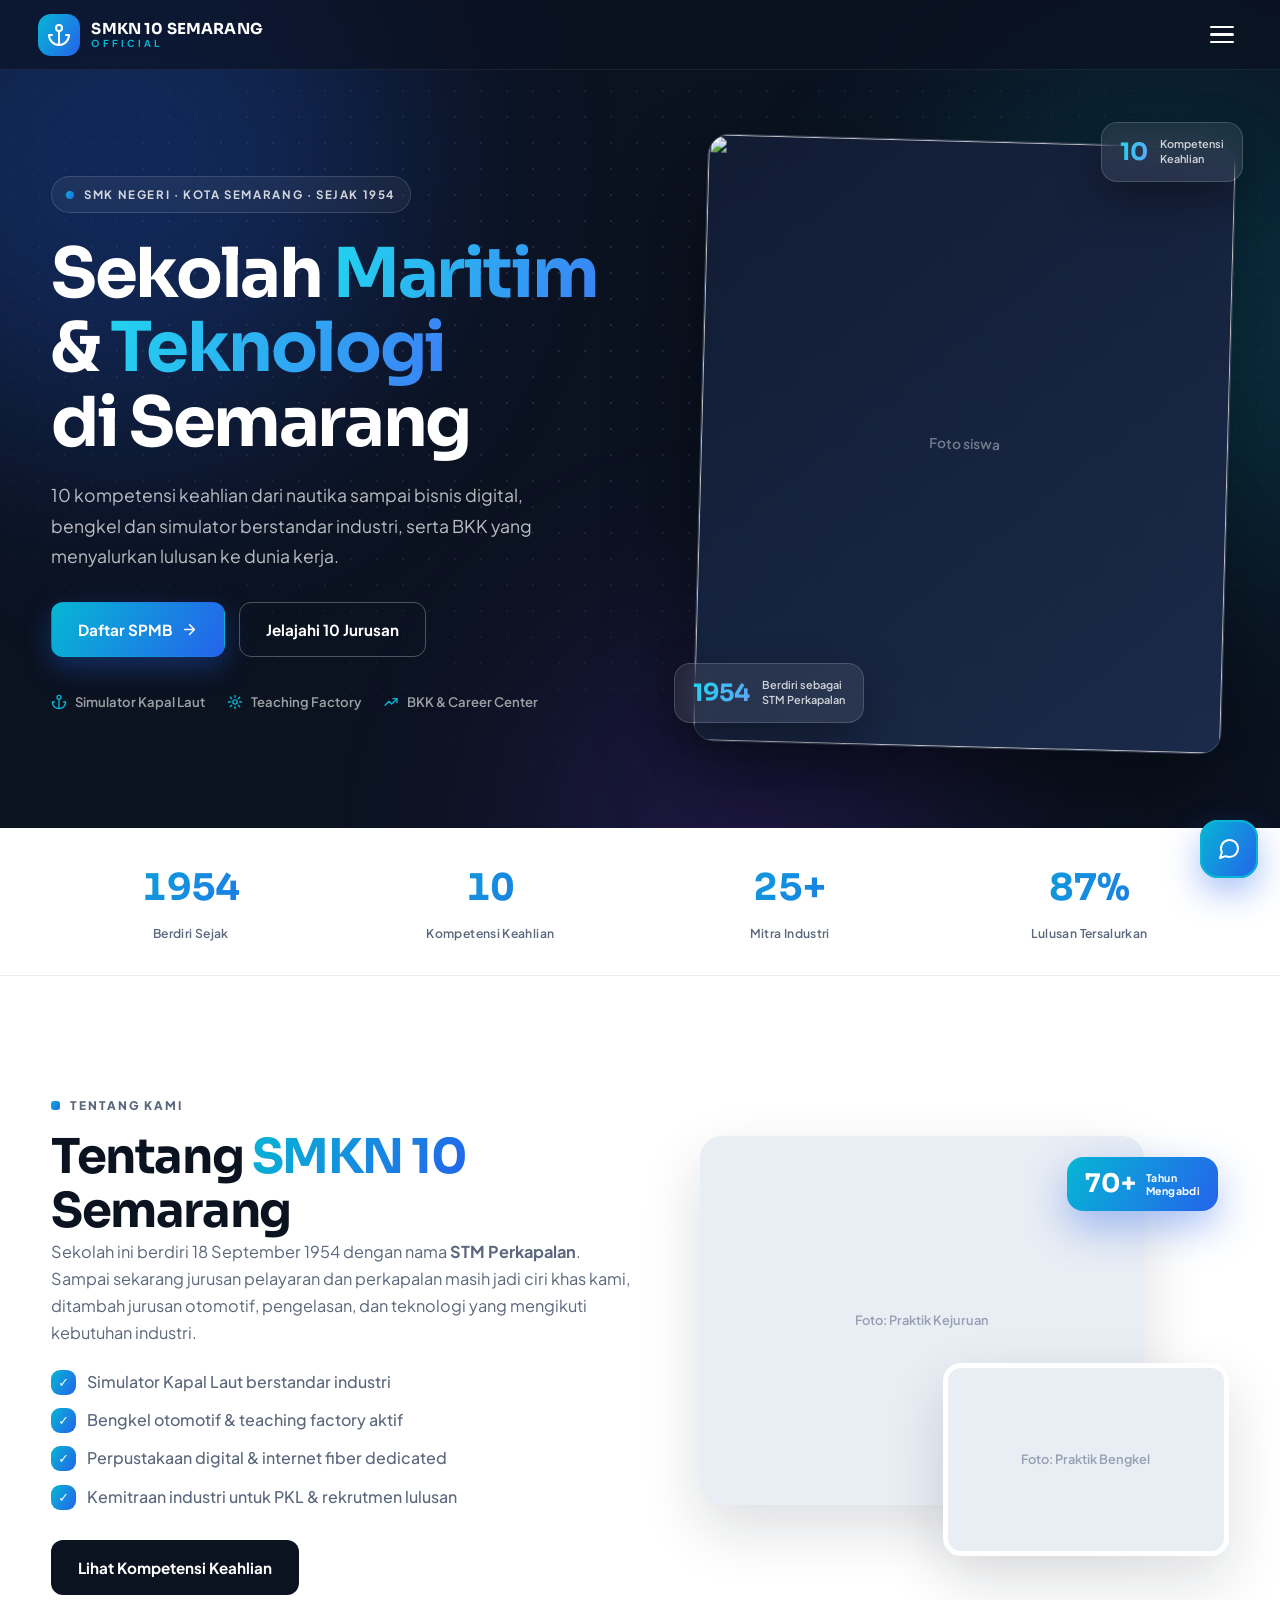
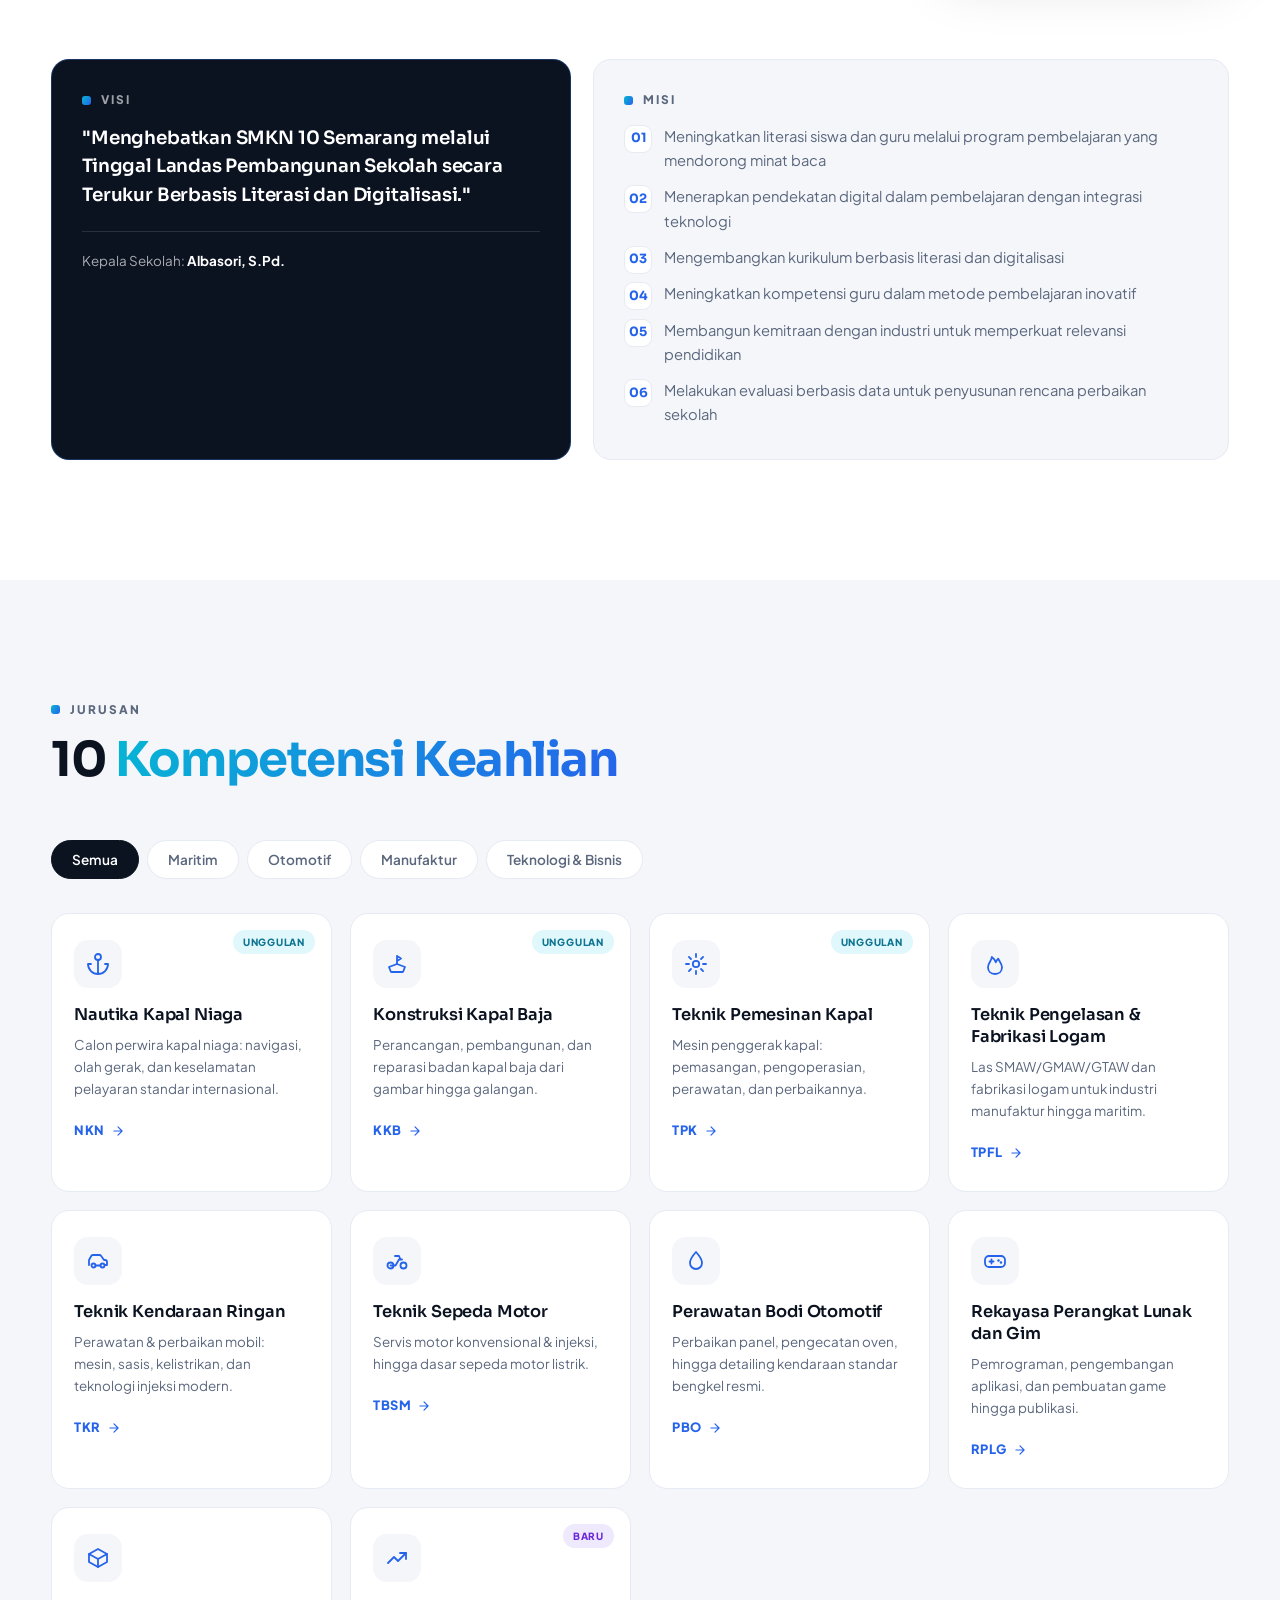
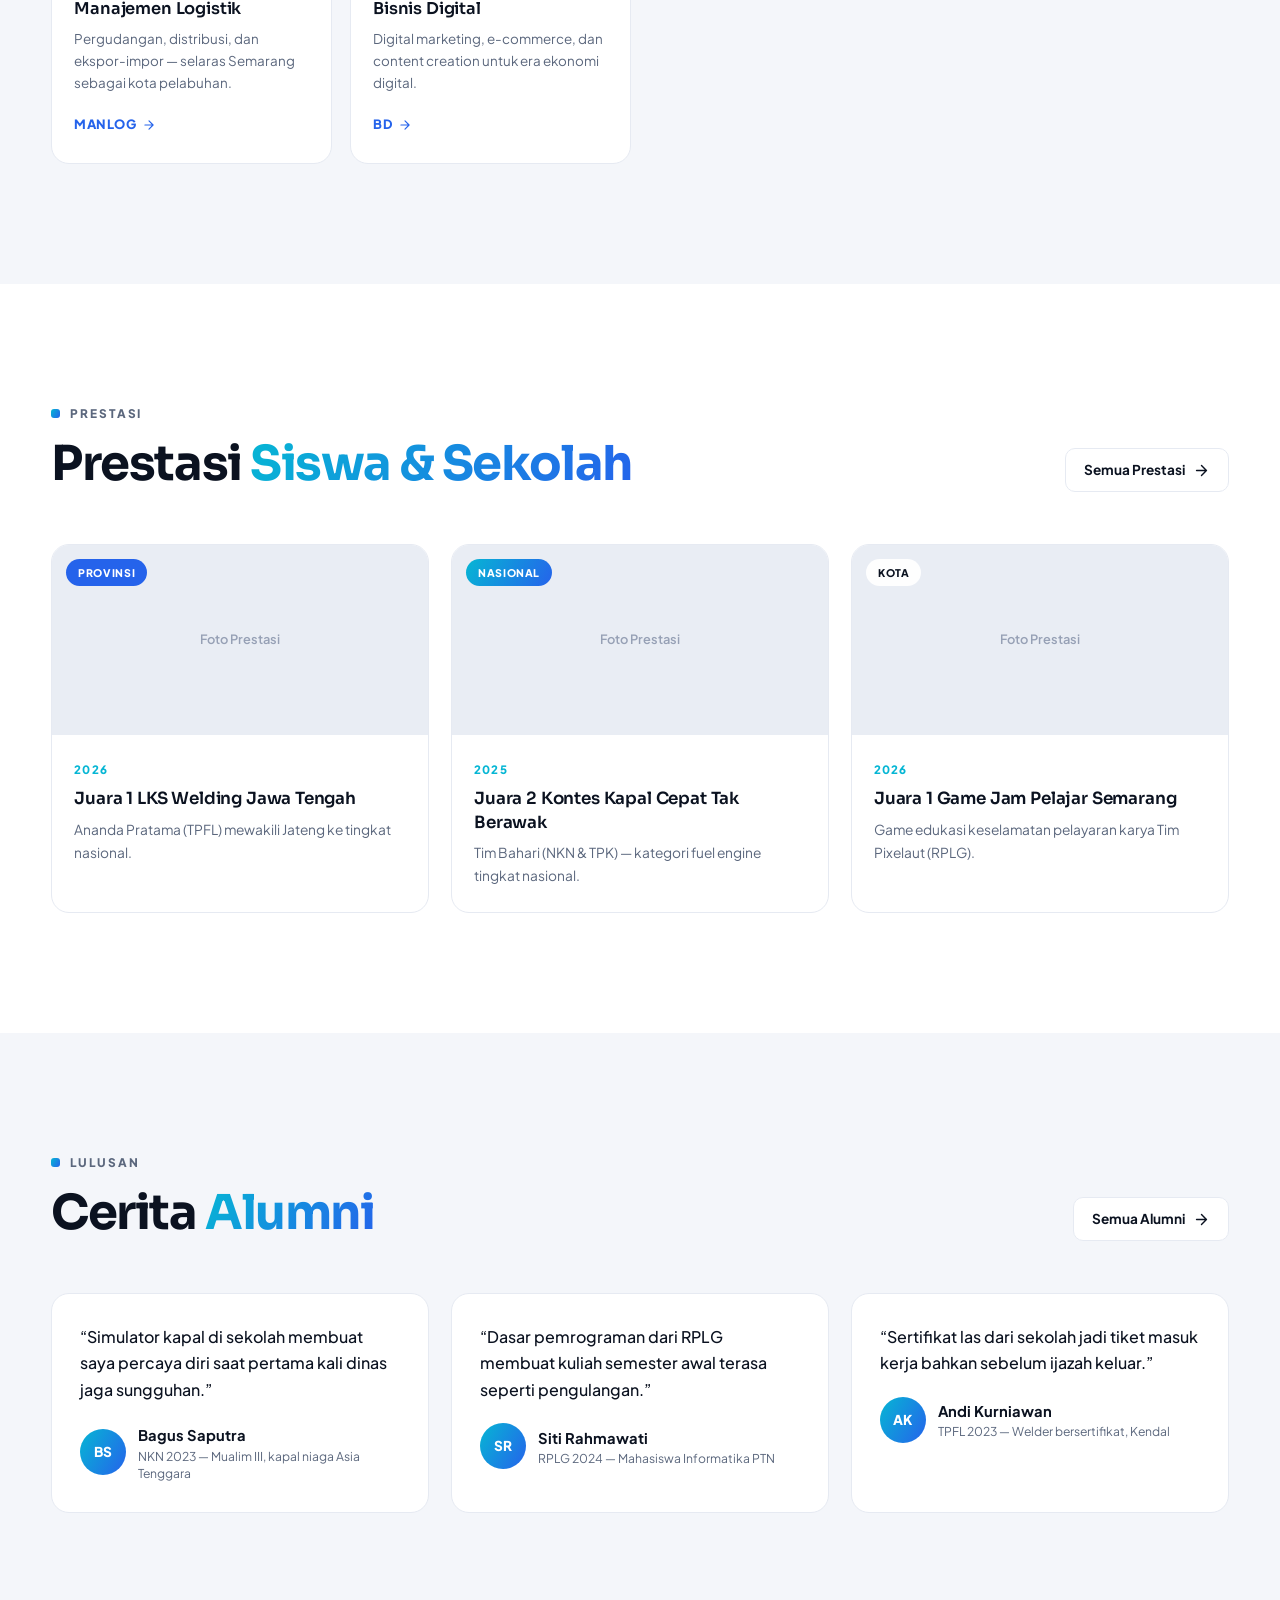
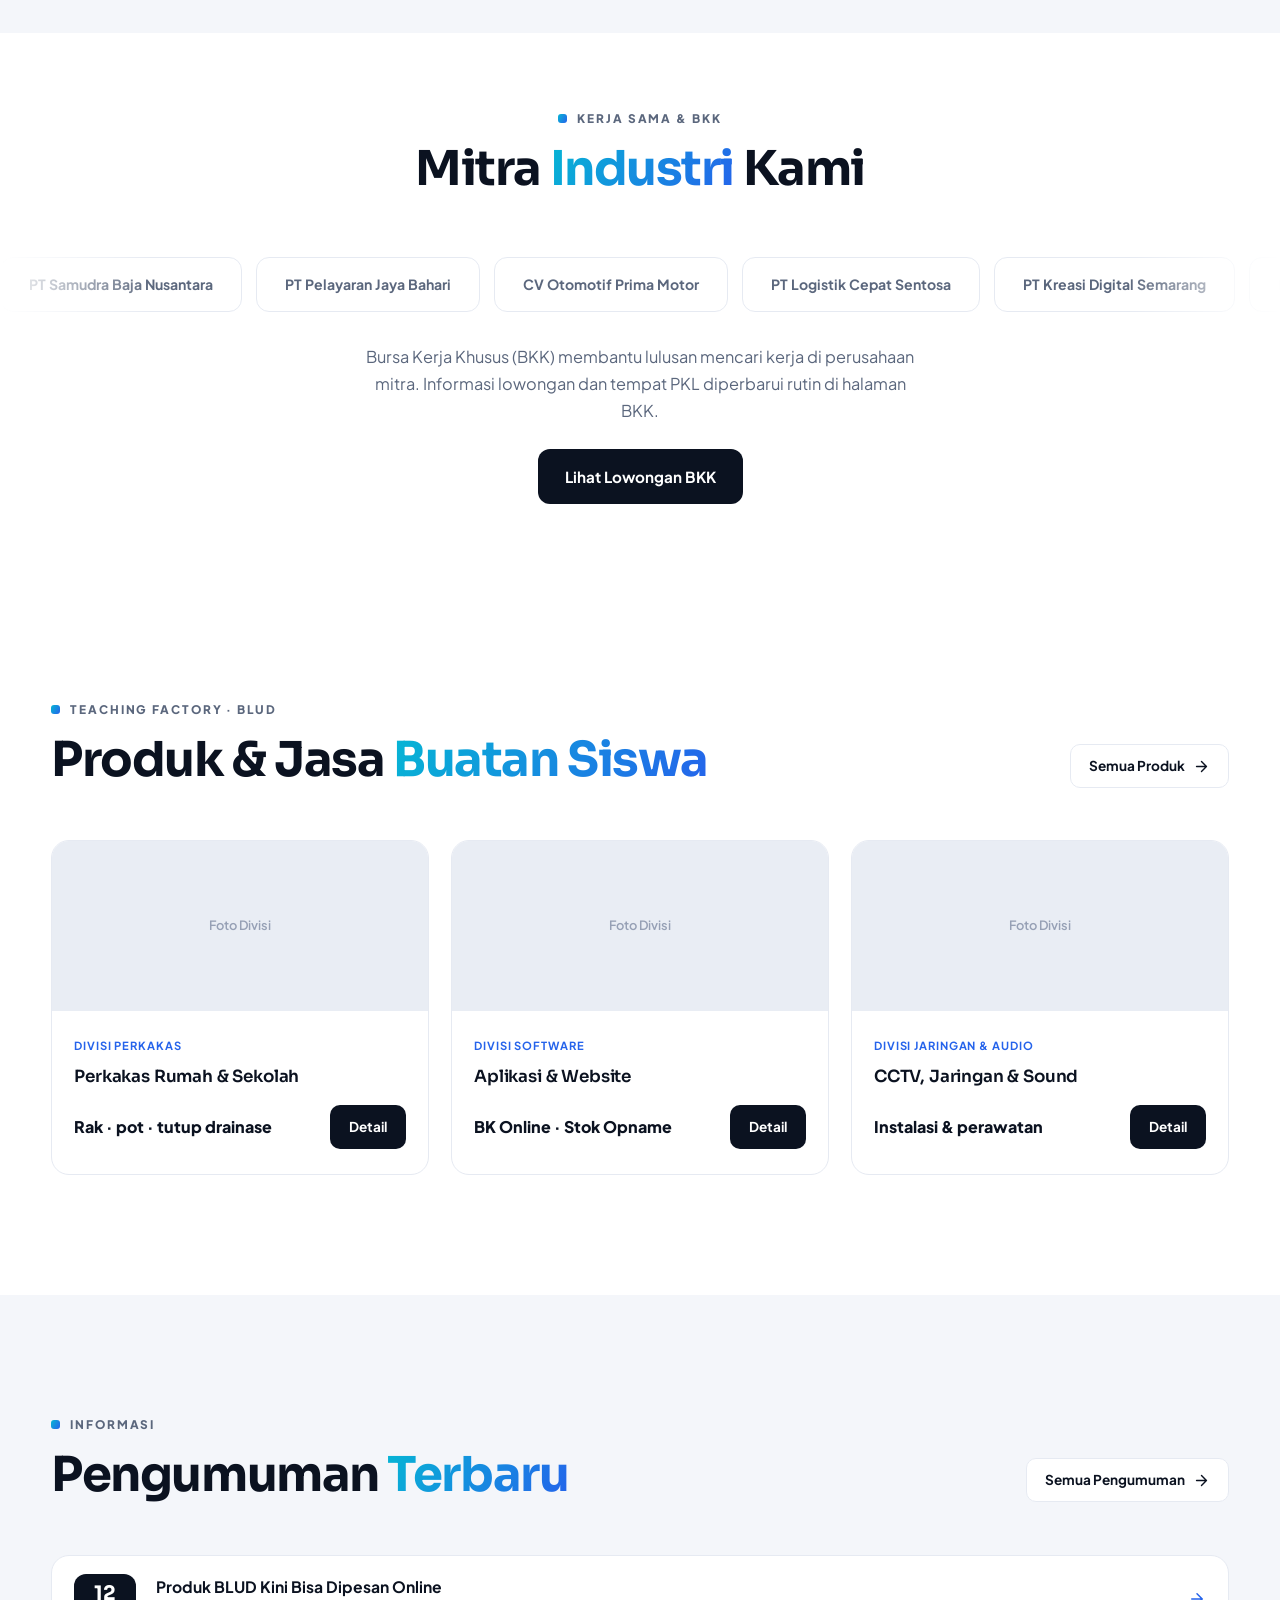
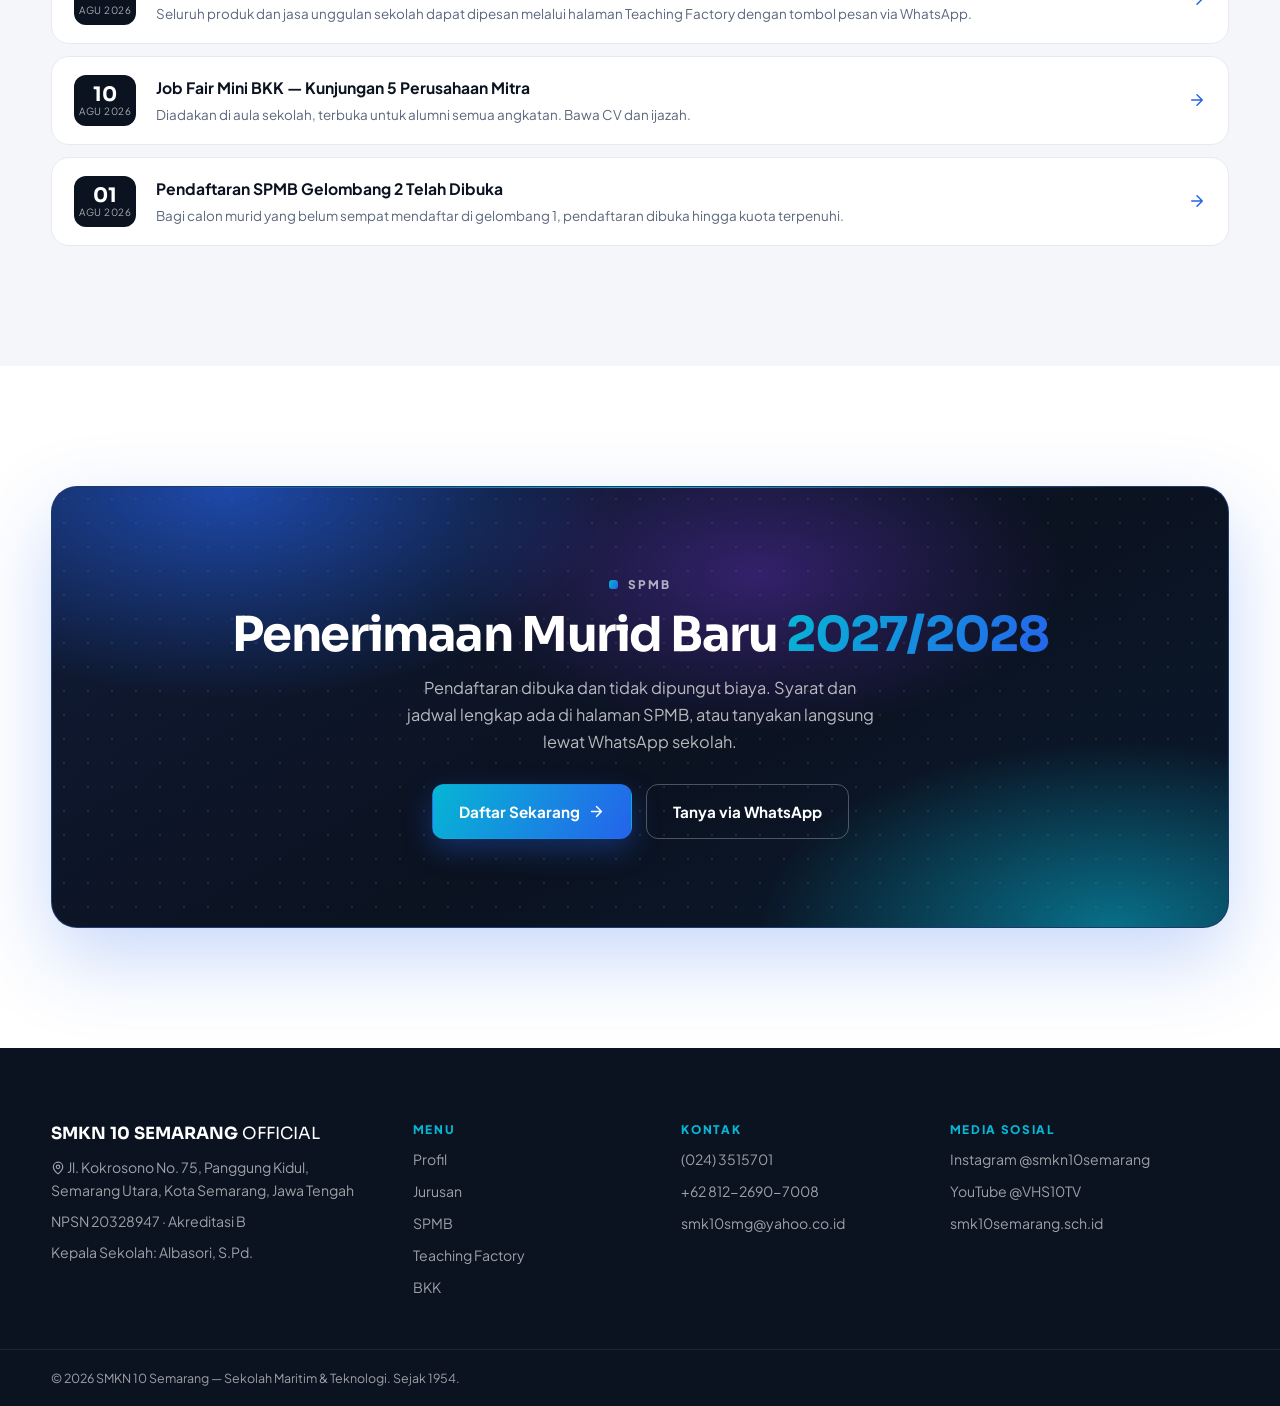
==== commit 8f385ad9: "Halaman modul lengkap + sistem komponen & sumber data terpusat - Halaman baru: SPMB (alur/jadwal/sya" ====
--- a/public/index.html
+++ b/public/index.html
@@ -27,131 +27,10 @@
   <div class="scroll-progress" id="scrollProgress" aria-hidden="true"></div>
 
   <!-- Sprite ikon — satu gaya garis, dipakai di seluruh halaman -->
-  <svg width="0" height="0" style="position:absolute" aria-hidden="true">
-    <defs>
-      <symbol id="i-phone" viewBox="0 0 24 24"><path d="M22 16.9v3a2 2 0 0 1-2.2 2 19.8 19.8 0 0 1-8.6-3.1 19.5 19.5 0 0 1-6-6A19.8 19.8 0 0 1 2.1 4.2 2 2 0 0 1 4.1 2h3a2 2 0 0 1 2 1.7c.13.96.36 1.9.7 2.8a2 2 0 0 1-.45 2.1L8.1 9.9a16 16 0 0 0 6 6l1.3-1.27a2 2 0 0 1 2.1-.45c.9.34 1.84.57 2.8.7A2 2 0 0 1 22 16.9z"/></symbol>
-      <symbol id="i-mail" viewBox="0 0 24 24"><rect x="2" y="4" width="20" height="16" rx="2"/><path d="m22 7-8.97 5.7a1.94 1.94 0 0 1-2.06 0L2 7"/></symbol>
-      <symbol id="i-anchor" viewBox="0 0 24 24"><circle cx="12" cy="5" r="3"/><path d="M12 8v13M5 12H2a10 10 0 0 0 20 0h-3"/></symbol>
-      <symbol id="i-ship" viewBox="0 0 24 24"><path d="M4 15l8-3 8 3-1.8 4.5a1 1 0 0 1-.93.5H6.7a1 1 0 0 1-.92-.5L4 15z"/><path d="M12 12V4m0 0 4 2.5L12 9"/></symbol>
-      <symbol id="i-gear" viewBox="0 0 24 24"><circle cx="12" cy="12" r="3.2"/><path d="M12 2v3m0 14v3M2 12h3m14 0h3M4.9 4.9 7 7m10 10 2.1 2.1M19.1 4.9 17 7M7 17l-2.1 2.1"/></symbol>
-      <symbol id="i-flame" viewBox="0 0 24 24"><path d="M12 22c4.2 0 7-2.8 7-6.8 0-3.7-2.6-5.7-3.8-8.5-1.9 1.6-2.4 3.6-2.4 3.6S11.6 7 8.8 5C8.8 9 5 10.8 5 15.2c0 4 2.8 6.8 7 6.8z"/></symbol>
-      <symbol id="i-car" viewBox="0 0 24 24"><path d="M3 16v-5l2.4-4.2A2 2 0 0 1 7.1 6h6.3a2 2 0 0 1 1.6.8L18 11h1a2 2 0 0 1 2 2v3h-2.2"/><circle cx="7.5" cy="16.5" r="2"/><circle cx="16.5" cy="16.5" r="2"/><path d="M9.5 16.5h5"/></symbol>
-      <symbol id="i-moto" viewBox="0 0 24 24"><circle cx="5.5" cy="16.5" r="3"/><circle cx="18.5" cy="16.5" r="3"/><path d="M5.5 16.5h5l3.5-6h3M10 7h4l1.5 3.5"/></symbol>
-      <symbol id="i-drop" viewBox="0 0 24 24"><path d="M12 3s6 6.5 6 11a6 6 0 0 1-12 0c0-4.5 6-11 6-11z"/></symbol>
-      <symbol id="i-gamepad" viewBox="0 0 24 24"><rect x="2" y="7" width="20" height="11" rx="4"/><path d="M6.5 12.5h4m-2-2v4"/><path d="M15.5 11.5h.01M18 13.5h.01" stroke-width="2.6"/></symbol>
-      <symbol id="i-box" viewBox="0 0 24 24"><path d="M21 8 12 3 3 8v8l9 5 9-5V8z"/><path d="M3 8l9 5 9-5M12 21v-8"/></symbol>
-      <symbol id="i-trend" viewBox="0 0 24 24"><path d="M3 17l6-6 4 4 8-8"/><path d="M15 7h6v6"/></symbol>
-      <symbol id="i-chat" viewBox="0 0 24 24"><path d="M21 11.5a8.5 8.5 0 0 1-8.5 8.5c-1.3 0-2.6-.3-3.8-.9L3 21l1.9-5.7A8.5 8.5 0 1 1 21 11.5z"/></symbol>
-      <symbol id="i-arrow" viewBox="0 0 24 24"><path d="M5 12h14m-7-7 7 7-7 7"/></symbol>
-      <symbol id="i-send" viewBox="0 0 24 24"><path d="M22 2 11 13M22 2l-7 20-4-9-9-4 20-7z"/></symbol>
-      <symbol id="i-pin" viewBox="0 0 24 24"><path d="M20 10c0 6-8 12-8 12s-8-6-8-12a8 8 0 0 1 16 0z"/><circle cx="12" cy="10" r="3"/></symbol>
-      <symbol id="i-caret" viewBox="0 0 24 24"><path d="m6 9 6 6 6-6"/></symbol>
-    </defs>
-  </svg>
+  <div data-component="sprite"></div>
 
   <!-- ═══════════ NAVBAR ═══════════ -->
-  <header class="navbar" id="navbar">
-    <div class="container navbar__inner">
-      <a href="#" class="navbar__brand">
-        <span class="navbar__logo" aria-hidden="true">
-          <svg class="ic" style="width:24px;height:24px"><use href="#i-anchor"/></svg>
-        </span>
-        <span class="navbar__name">
-          <strong>SMKN 10 SEMARANG</strong>
-          <small>OFFICIAL</small>
-        </span>
-      </a>
-
-      <nav class="navbar__menu" id="navMenu" aria-label="Menu utama">
-        <a href="#beranda" class="nav-link is-active">Beranda</a>
-
-        <div class="nav-item">
-          <a href="#profil" class="nav-link nav-link--parent">Profil <svg class="ic nav-caret" aria-hidden="true"><use href="#i-caret"/></svg></a>
-          <div class="nav-drop">
-            <a href="#profil">Sejarah</a>
-            <a href="#profil">Visi, Misi &amp; Tujuan</a>
-            <a href="#" data-soon>Struktur Organisasi</a>
-          </div>
-        </div>
-
-        <a href="#" class="nav-link" data-soon>Berita</a>
-
-        <div class="nav-item">
-          <a href="#" class="nav-link nav-link--parent" data-soon>Kegiatan <svg class="ic nav-caret" aria-hidden="true"><use href="#i-caret"/></svg></a>
-          <div class="nav-drop">
-            <a href="#" data-soon>Agenda</a>
-            <a href="#pengumuman">Pengumuman</a>
-            <a href="#" data-soon>Kesiswaan</a>
-            <a href="#" data-soon>Komunitas Belajar</a>
-            <a href="#" data-soon>Parenting</a>
-            <a href="#" data-soon>Kerohanian</a>
-            <a href="#" data-soon>Laporan BOS</a>
-          </div>
-        </div>
-
-        <div class="nav-item">
-          <a href="#blud" class="nav-link nav-link--parent">Teaching Factory <svg class="ic nav-caret" aria-hidden="true"><use href="#i-caret"/></svg></a>
-          <div class="nav-drop">
-            <a href="#blud">Produk &amp; Jasa</a>
-            <a href="#" data-soon>Divisi</a>
-            <a href="#" data-soon>MOU Industri</a>
-            <a href="#" data-soon>Berita Tefa</a>
-          </div>
-        </div>
-
-        <div class="nav-item">
-          <a href="#prestasi" class="nav-link nav-link--parent">Prestasi <svg class="ic nav-caret" aria-hidden="true"><use href="#i-caret"/></svg></a>
-          <div class="nav-drop">
-            <a href="#prestasi">Prestasi Sekolah</a>
-            <a href="#alumni">Cerita Alumni</a>
-            <a href="#" data-soon>Guru Menulis</a>
-            <a href="#" data-soon>Siswa Menulis</a>
-          </div>
-        </div>
-
-        <div class="nav-item">
-          <a href="#spmb" class="nav-link nav-link--parent">SPMB <svg class="ic nav-caret" aria-hidden="true"><use href="#i-caret"/></svg></a>
-          <div class="nav-drop">
-            <a href="#spmb">Informasi SPMB</a>
-            <a href="#jurusan">Jurusan</a>
-          </div>
-        </div>
-
-        <div class="nav-item">
-          <a href="#bkk" class="nav-link nav-link--parent">Kerjasama <svg class="ic nav-caret" aria-hidden="true"><use href="#i-caret"/></svg></a>
-          <div class="nav-drop">
-            <a href="#bkk">Mitra Industri</a>
-            <a href="#" data-soon>Perguruan Tinggi</a>
-            <a href="#" data-soon>Instansi Pemerintah</a>
-            <a href="#" data-soon>Swasta</a>
-            <a href="#" data-soon>Pelatihan</a>
-            <a href="#" data-soon>Studi Tiru</a>
-            <a href="#" data-soon>Narasumber</a>
-          </div>
-        </div>
-
-        <a href="#bkk" class="nav-link">BKK</a>
-
-        <div class="nav-item">
-          <a href="#" class="nav-link nav-link--parent" data-soon>Lainnya <svg class="ic nav-caret" aria-hidden="true"><use href="#i-caret"/></svg></a>
-          <div class="nav-drop nav-drop--right">
-            <a href="#" data-soon>LSP P1 — Uji Kompetensi</a>
-            <a href="#" data-soon>Perpustakaan</a>
-            <span class="nav-drop__label">SMK Pusat Keunggulan</span>
-            <a href="#" data-soon>Magang Guru</a>
-            <a href="#" data-soon>Magang Jepang</a>
-            <a href="#" data-soon>Praktisi Mengajar</a>
-            <a href="#" data-soon>Workshop</a>
-          </div>
-        </div>
-        <a href="#spmb" class="btn btn--acc btn--sm navbar__cta">Daftar SPMB</a>
-      </nav>
-
-      <button class="navbar__burger" id="navBurger" aria-label="Buka menu" aria-expanded="false">
-        <span></span><span></span><span></span>
-      </button>
-    </div>
-  </header>
+  <header class="navbar" id="navbar" data-component="navbar" data-active="beranda"></header>
 
   <!-- ═══════════ HERO — modern split + mesh gradient ═══════════ -->
   <section class="hero" id="beranda">
@@ -174,7 +53,7 @@
           ke dunia kerja.
         </p>
         <div class="hero__actions reveal-item">
-          <a href="#spmb" class="btn btn--acc">Daftar SPMB <svg class="ic btn__arrow" aria-hidden="true"><use href="#i-arrow"/></svg></a>
+          <a href="spmb.html" class="btn btn--acc">Daftar SPMB <svg class="ic btn__arrow" aria-hidden="true"><use href="#i-arrow"/></svg></a>
           <a href="#jurusan" class="btn btn--outline-dark">Jelajahi 10 Jurusan</a>
         </div>
         <div class="hero__proof reveal-item">
@@ -239,7 +118,7 @@
             <li>Perpustakaan digital &amp; internet fiber dedicated</li>
             <li>Kemitraan industri untuk PKL &amp; rekrutmen lulusan</li>
           </ul>
-          <a href="#jurusan" class="btn btn--navy">Lihat Kompetensi Keahlian</a>
+          <a href="jurusan.html" class="btn btn--navy">Lihat Kompetensi Keahlian</a>
         </div>
         <div class="profil-grid__visual reveal" aria-hidden="true">
           <div class="photo-ph photo-ph--tall tilt-card">
@@ -294,64 +173,64 @@
       </div>
 
       <div class="jurusan-grid" id="jurusanGrid">
-        <a href="#" class="jcard reveal" data-rumpun="Maritim">
+        <a href="jurusan.html#nautika-kapal-niaga" class="jcard reveal" data-rumpun="Maritim">
           <span class="jcard__tag jcard__tag--gold">Unggulan</span>
           <svg class="jcard__icon" aria-hidden="true"><use href="#i-anchor"/></svg>
           <h3>Nautika Kapal Niaga</h3>
           <p>Calon perwira kapal niaga: navigasi, olah gerak, dan keselamatan pelayaran standar internasional.</p>
           <span class="jcard__more">NKN <svg class="ic" aria-hidden="true"><use href="#i-arrow"/></svg></span>
         </a>
-        <a href="#" class="jcard reveal" data-rumpun="Maritim">
+        <a href="jurusan.html#konstruksi-kapal-baja" class="jcard reveal" data-rumpun="Maritim">
           <span class="jcard__tag jcard__tag--gold">Unggulan</span>
           <svg class="jcard__icon" aria-hidden="true"><use href="#i-ship"/></svg>
           <h3>Konstruksi Kapal Baja</h3>
           <p>Perancangan, pembangunan, dan reparasi badan kapal baja dari gambar hingga galangan.</p>
           <span class="jcard__more">KKB <svg class="ic" aria-hidden="true"><use href="#i-arrow"/></svg></span>
         </a>
-        <a href="#" class="jcard reveal" data-rumpun="Maritim">
+        <a href="jurusan.html#teknik-pemesinan-kapal" class="jcard reveal" data-rumpun="Maritim">
           <span class="jcard__tag jcard__tag--gold">Unggulan</span>
           <svg class="jcard__icon" aria-hidden="true"><use href="#i-gear"/></svg>
           <h3>Teknik Pemesinan Kapal</h3>
           <p>Mesin penggerak kapal: pemasangan, pengoperasian, perawatan, dan perbaikannya.</p>
           <span class="jcard__more">TPK <svg class="ic" aria-hidden="true"><use href="#i-arrow"/></svg></span>
         </a>
-        <a href="#" class="jcard reveal" data-rumpun="Manufaktur">
+        <a href="jurusan.html#teknik-pengelasan-fabrikasi-logam" class="jcard reveal" data-rumpun="Manufaktur">
           <svg class="jcard__icon" aria-hidden="true"><use href="#i-flame"/></svg>
           <h3>Teknik Pengelasan &amp; Fabrikasi Logam</h3>
           <p>Las SMAW/GMAW/GTAW dan fabrikasi logam untuk industri manufaktur hingga maritim.</p>
           <span class="jcard__more">TPFL <svg class="ic" aria-hidden="true"><use href="#i-arrow"/></svg></span>
         </a>
-        <a href="#" class="jcard reveal" data-rumpun="Otomotif">
+        <a href="jurusan.html#teknik-kendaraan-ringan" class="jcard reveal" data-rumpun="Otomotif">
           <svg class="jcard__icon" aria-hidden="true"><use href="#i-car"/></svg>
           <h3>Teknik Kendaraan Ringan</h3>
           <p>Perawatan &amp; perbaikan mobil: mesin, sasis, kelistrikan, dan teknologi injeksi modern.</p>
           <span class="jcard__more">TKR <svg class="ic" aria-hidden="true"><use href="#i-arrow"/></svg></span>
         </a>
-        <a href="#" class="jcard reveal" data-rumpun="Otomotif">
+        <a href="jurusan.html#teknik-sepeda-motor" class="jcard reveal" data-rumpun="Otomotif">
           <svg class="jcard__icon" aria-hidden="true"><use href="#i-moto"/></svg>
           <h3>Teknik Sepeda Motor</h3>
           <p>Servis motor konvensional &amp; injeksi, hingga dasar sepeda motor listrik.</p>
           <span class="jcard__more">TBSM <svg class="ic" aria-hidden="true"><use href="#i-arrow"/></svg></span>
         </a>
-        <a href="#" class="jcard reveal" data-rumpun="Otomotif">
+        <a href="jurusan.html#perawatan-bodi-otomotif" class="jcard reveal" data-rumpun="Otomotif">
           <svg class="jcard__icon" aria-hidden="true"><use href="#i-drop"/></svg>
           <h3>Perawatan Bodi Otomotif</h3>
           <p>Perbaikan panel, pengecatan oven, hingga detailing kendaraan standar bengkel resmi.</p>
           <span class="jcard__more">PBO <svg class="ic" aria-hidden="true"><use href="#i-arrow"/></svg></span>
         </a>
-        <a href="#" class="jcard reveal" data-rumpun="Teknologi & Bisnis">
+        <a href="jurusan.html#rekayasa-perangkat-lunak-gim" class="jcard reveal" data-rumpun="Teknologi & Bisnis">
           <svg class="jcard__icon" aria-hidden="true"><use href="#i-gamepad"/></svg>
-          <h3>Rekayasa Perangkat Lunak Game</h3>
+          <h3>Rekayasa Perangkat Lunak dan Gim</h3>
           <p>Pemrograman, pengembangan aplikasi, dan pembuatan game hingga publikasi.</p>
           <span class="jcard__more">RPLG <svg class="ic" aria-hidden="true"><use href="#i-arrow"/></svg></span>
         </a>
-        <a href="#" class="jcard reveal" data-rumpun="Teknologi & Bisnis">
+        <a href="jurusan.html#manajemen-logistik" class="jcard reveal" data-rumpun="Teknologi & Bisnis">
           <svg class="jcard__icon" aria-hidden="true"><use href="#i-box"/></svg>
           <h3>Manajemen Logistik</h3>
           <p>Pergudangan, distribusi, dan ekspor-impor — selaras Semarang sebagai kota pelabuhan.</p>
           <span class="jcard__more">MANLOG <svg class="ic" aria-hidden="true"><use href="#i-arrow"/></svg></span>
         </a>
-        <a href="#" class="jcard reveal" data-rumpun="Teknologi & Bisnis">
+        <a href="jurusan.html#bisnis-digital" class="jcard reveal" data-rumpun="Teknologi & Bisnis">
           <span class="jcard__tag">Baru</span>
           <svg class="jcard__icon" aria-hidden="true"><use href="#i-trend"/></svg>
           <h3>Bisnis Digital</h3>
@@ -370,10 +249,10 @@
           <p class="eyebrow">Prestasi</p>
           <h2 class="section-title">Prestasi <em>Siswa &amp; Sekolah</em></h2>
         </div>
-        <a href="#" class="btn btn--outline btn--sm">Semua Prestasi <svg class="ic btn__arrow" aria-hidden="true"><use href="#i-arrow"/></svg></a>
-      </div>
-
-      <div class="prestasi-grid">
+        <a href="#" data-soon class="btn btn--outline btn--sm">Semua Prestasi <svg class="ic btn__arrow" aria-hidden="true"><use href="#i-arrow"/></svg></a>
+      </div>
+
+      <div class="prestasi-grid" data-source="prestasi" data-only="unggulan">
         <article class="pcard reveal">
           <div class="pcard__media photo-ph"><span class="photo-ph__label">Foto Prestasi</span>
             <img src="https://images.unsplash.com/photo-1504917595217-d4dc5ebe6122?auto=format&fit=crop&w=800&q=70" alt="Praktik pengelasan" loading="lazy" onerror="this.remove()">
@@ -419,10 +298,10 @@
           <p class="eyebrow">Lulusan</p>
           <h2 class="section-title">Cerita <em>Alumni</em></h2>
         </div>
-        <a href="#" class="btn btn--outline btn--sm">Semua Alumni <svg class="ic btn__arrow" aria-hidden="true"><use href="#i-arrow"/></svg></a>
-      </div>
-
-      <div class="alumni-grid">
+        <a href="#" data-soon class="btn btn--outline btn--sm">Semua Alumni <svg class="ic btn__arrow" aria-hidden="true"><use href="#i-arrow"/></svg></a>
+      </div>
+
+      <div class="alumni-grid" data-source="alumni" data-only="unggulan">
         <figure class="acard reveal">
           <blockquote>“Simulator kapal di sekolah membuat saya percaya diri saat pertama kali dinas jaga sungguhan.”</blockquote>
           <figcaption>
@@ -457,7 +336,7 @@
       </div>
     </div>
     <div class="marquee" aria-hidden="true">
-      <div class="marquee__track">
+      <div class="marquee__track" data-source="mitra">
         <span class="mlogo">PT Samudra Baja Nusantara</span>
         <span class="mlogo">PT Pelayaran Jaya Bahari</span>
         <span class="mlogo">CV Otomotif Prima Motor</span>
@@ -477,7 +356,7 @@
         Bursa Kerja Khusus (BKK) membantu lulusan mencari kerja di perusahaan mitra.
         Informasi lowongan dan tempat PKL diperbarui rutin di halaman BKK.
       </p>
-      <a href="#" class="btn btn--navy">Lihat Lowongan BKK</a>
+      <a href="bkk.html" class="btn btn--navy">Lihat Lowongan BKK</a>
     </div>
   </section>
 
@@ -489,46 +368,46 @@
           <p class="eyebrow">Teaching Factory · BLUD</p>
           <h2 class="section-title">Produk &amp; Jasa <em>Buatan Siswa</em></h2>
         </div>
-        <a href="#" class="btn btn--outline btn--sm">Semua Produk <svg class="ic btn__arrow" aria-hidden="true"><use href="#i-arrow"/></svg></a>
+        <a href="blud.html" class="btn btn--outline btn--sm">Semua Produk <svg class="ic btn__arrow" aria-hidden="true"><use href="#i-arrow"/></svg></a>
       </div>
 
       <div class="produk-grid">
         <article class="prcard reveal">
-          <div class="photo-ph"><span class="photo-ph__label">Foto Produk</span>
-            <img src="https://images.unsplash.com/photo-1487754180451-c456f719a1fc?auto=format&fit=crop&w=800&q=70" alt="Perbaikan mesin kendaraan" loading="lazy" onerror="this.remove()">
+          <div class="photo-ph"><span class="photo-ph__label">Foto Divisi</span>
+            <img src="https://images.unsplash.com/photo-1504328345606-18bbc8c9d7d1?auto=format&fit=crop&w=800&q=70" alt="Produk perkakas logam" loading="lazy" onerror="this.remove()">
           </div>
           <div class="prcard__body">
-            <small>Jasa · TBSM</small>
-            <h3>Servis Sepeda Motor</h3>
+            <small>Divisi Perkakas</small>
+            <h3>Perkakas Rumah &amp; Sekolah</h3>
             <div class="prcard__row">
-              <span class="prcard__price">Rp 35.000<small>/servis</small></span>
-              <a href="https://wa.me/6281226907008" class="btn btn--wa btn--sm" target="_blank" rel="noopener">Pesan</a>
+              <span class="prcard__price">Rak · pot · tutup drainase</span>
+              <a href="blud.html" class="btn btn--navy btn--sm">Detail</a>
             </div>
           </div>
         </article>
         <article class="prcard reveal">
-          <div class="photo-ph"><span class="photo-ph__label">Foto Produk</span>
-            <img src="https://images.unsplash.com/photo-1504328345606-18bbc8c9d7d1?auto=format&fit=crop&w=800&q=70" alt="Pekerjaan logam industri" loading="lazy" onerror="this.remove()">
+          <div class="photo-ph"><span class="photo-ph__label">Foto Divisi</span>
+            <img src="https://images.unsplash.com/photo-1460925895917-afdab827c52f?auto=format&fit=crop&w=800&q=70" alt="Pengembangan aplikasi" loading="lazy" onerror="this.remove()">
           </div>
           <div class="prcard__body">
-            <small>Produk · TPFL</small>
-            <h3>Pagar &amp; Kanopi Las Custom</h3>
+            <small>Divisi Software</small>
+            <h3>Aplikasi &amp; Website</h3>
             <div class="prcard__row">
-              <span class="prcard__price">Rp 450.000<small>/meter</small></span>
-              <a href="https://wa.me/6281226907008" class="btn btn--wa btn--sm" target="_blank" rel="noopener">Pesan</a>
+              <span class="prcard__price">BK Online · Stok Opname</span>
+              <a href="blud.html" class="btn btn--navy btn--sm">Detail</a>
             </div>
           </div>
         </article>
         <article class="prcard reveal">
-          <div class="photo-ph"><span class="photo-ph__label">Foto Produk</span>
-            <img src="https://images.unsplash.com/photo-1460925895917-afdab827c52f?auto=format&fit=crop&w=800&q=70" alt="Laptop menampilkan grafik website" loading="lazy" onerror="this.remove()">
+          <div class="photo-ph"><span class="photo-ph__label">Foto Divisi</span>
+            <img src="https://images.unsplash.com/photo-1581091226825-a6a2a5aee158?auto=format&fit=crop&w=800&q=70" alt="Instalasi perangkat" loading="lazy" onerror="this.remove()">
           </div>
           <div class="prcard__body">
-            <small>Jasa · RPLG</small>
-            <h3>Pembuatan Website UMKM</h3>
+            <small>Divisi Jaringan &amp; Audio</small>
+            <h3>CCTV, Jaringan &amp; Sound</h3>
             <div class="prcard__row">
-              <span class="prcard__price">Rp 500.000<small>/paket</small></span>
-              <a href="https://wa.me/6281226907008" class="btn btn--wa btn--sm" target="_blank" rel="noopener">Pesan</a>
+              <span class="prcard__price">Instalasi &amp; perawatan</span>
+              <a href="blud.html" class="btn btn--navy btn--sm">Detail</a>
             </div>
           </div>
         </article>
@@ -546,7 +425,7 @@
         </div>
         <a href="#" class="btn btn--outline btn--sm" data-soon>Semua Pengumuman <svg class="ic btn__arrow" aria-hidden="true"><use href="#i-arrow"/></svg></a>
       </div>
-      <div class="anno-list">
+      <div class="anno-list" data-source="pengumuman" data-limit="3">
         <a href="#" class="anno reveal" data-soon>
           <span class="anno__date"><strong>12</strong><small>Agu 2026</small></span>
           <span class="anno__body">
@@ -592,62 +471,14 @@
   </section>
 
   <!-- ═══════════ FOOTER ═══════════ -->
-  <footer class="footer">
-    <div class="container footer__grid">
-      <div>
-        <p class="footer__brand"><strong>SMKN 10 SEMARANG</strong> OFFICIAL</p>
-        <p><svg class="ic" aria-hidden="true"><use href="#i-pin"/></svg> Jl. Kokrosono No. 75, Panggung Kidul,<br>Semarang Utara, Kota Semarang, Jawa Tengah</p>
-        <p>NPSN 20328947 · Akreditasi B</p>
-        <p>Kepala Sekolah: Albasori, S.Pd.</p>
-      </div>
-      <div>
-        <p class="footer__head">Menu</p>
-        <a href="#profil">Profil</a>
-        <a href="#jurusan">Jurusan</a>
-        <a href="#blud">Teaching Factory</a>
-        <a href="#bkk">BKK</a>
-      </div>
-      <div>
-        <p class="footer__head">Kontak</p>
-        <a href="tel:0243515701">(024) 3515701</a>
-        <a href="https://wa.me/6281226907008">+62 812-2690-7008</a>
-        <a href="mailto:smk10smg@yahoo.co.id">smk10smg@yahoo.co.id</a>
-      </div>
-      <div>
-        <p class="footer__head">Media Sosial</p>
-        <a href="https://instagram.com/smkn10semarang" target="_blank" rel="noopener">Instagram @smkn10semarang</a>
-        <a href="https://youtube.com/@VHS10TV" target="_blank" rel="noopener">YouTube @VHS10TV</a>
-        <a href="https://smk10semarang.sch.id" target="_blank" rel="noopener">smk10semarang.sch.id</a>
-      </div>
-    </div>
-    <div class="footer__bar">
-      <div class="container">© 2026 SMKN 10 Semarang — Sekolah Maritim &amp; Teknologi. Sejak 1954.</div>
-    </div>
-  </footer>
+  <footer class="footer" data-component="footer"></footer>
 
   <!-- ═══════════ CHATBOT ═══════════ -->
-  <button class="chat-fab" id="chatFab" aria-label="Buka asisten AI">
-    <span class="chat-fab__pulse" aria-hidden="true"></span>
-    <svg class="ic chat-fab__icon" aria-hidden="true"><use href="#i-chat"/></svg>
-  </button>
-  <div class="chat-panel" id="chatPanel" hidden>
-    <div class="chat-panel__head">
-      <strong>Layanan Informasi</strong>
-      <button id="chatClose" aria-label="Tutup">✕</button>
-    </div>
-    <div class="chat-panel__body">
-      <div class="chat-msg">Selamat datang di SMKN 10 Semarang. Mau tanya soal apa? Pilih topiknya, nanti langsung tersambung ke petugas kami lewat WhatsApp.</div>
-      <div class="chat-quick">
-        <a href="https://wa.me/6281226907008?text=Halo%2C%20saya%20mau%20tanya%20soal%20pendaftaran%20murid%20baru%20(SPMB)" target="_blank" rel="noopener">Pendaftaran (SPMB)</a>
-        <a href="https://wa.me/6281226907008?text=Halo%2C%20saya%20mau%20tanya%20soal%20jurusan%20di%20SMKN%2010%20Semarang" target="_blank" rel="noopener">Jurusan</a>
-        <a href="https://wa.me/6281226907008?text=Halo%2C%20saya%20mau%20tanya%20soal%20lowongan%20kerja%20%2F%20BKK" target="_blank" rel="noopener">BKK / Lowongan</a>
-        <a href="https://wa.me/6281226907008?text=Halo%2C%20saya%20mau%20pesan%20produk%20BLUD" target="_blank" rel="noopener">Pesan Produk BLUD</a>
-        <a href="https://wa.me/6281226907008" target="_blank" rel="noopener">Pertanyaan Lain</a>
-      </div>
-      <p class="chat-note">Jam layanan: Senin–Jumat, 07.00–15.00 WIB</p>
-    </div>
-  </div>
-
+  <div data-component="chat"></div>
+
+  <script src="assets/js/config.js" defer></script>
+  <script src="assets/js/components.js" defer></script>
   <script src="assets/js/main.js" defer></script>
+  <script src="assets/js/data.js" defer></script>
 </body>
 </html>
